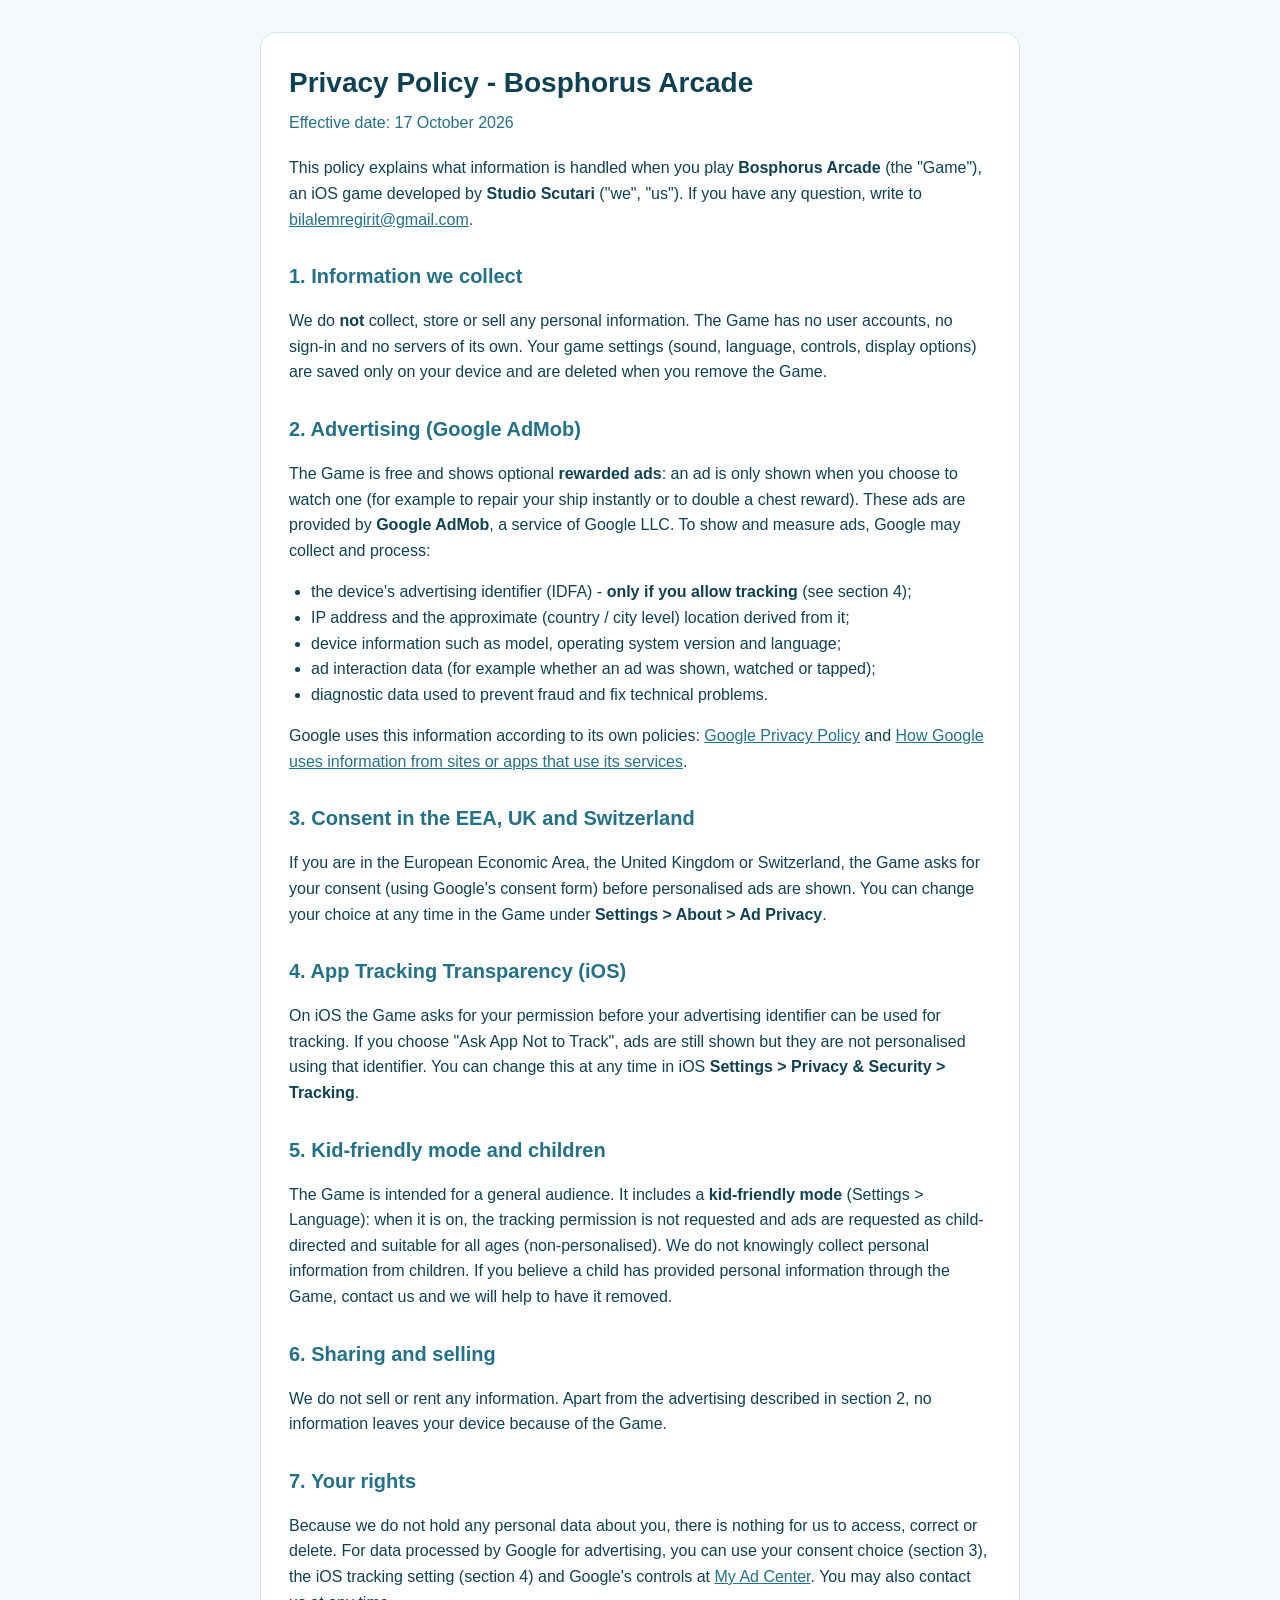
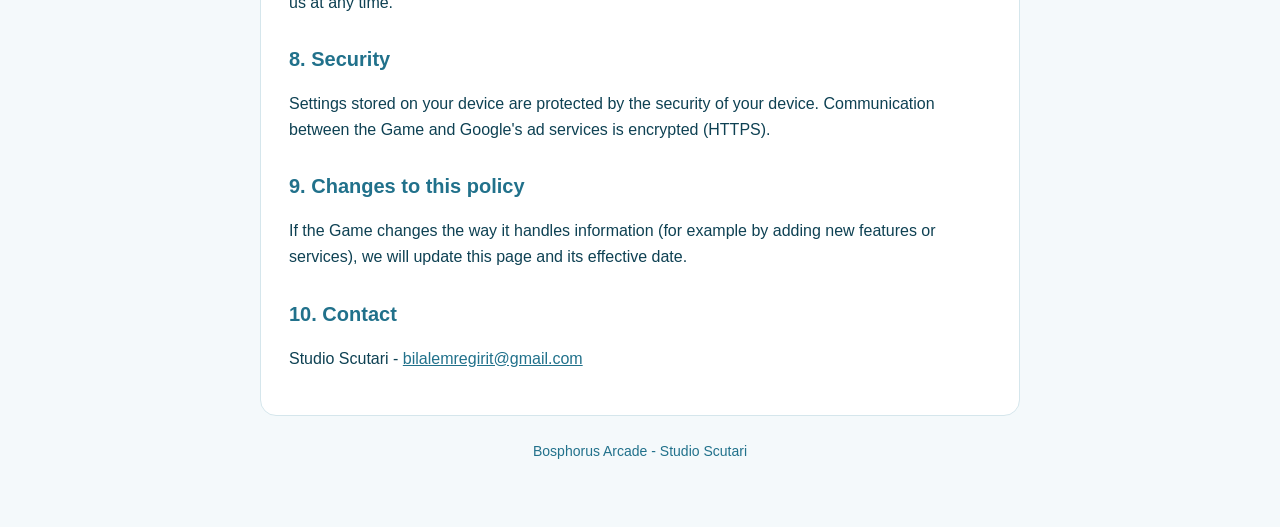
==== privacy.html @ 91245400 "Add support page, privacy policy and app-ads.txt Co-Authored-By: Claude Opus 5.5 <noreply@anthropic." ====
<!doctype html>
<html lang="en">
<head>
<meta charset="utf-8">
<meta name="viewport" content="width=device-width, initial-scale=1">
<title>Bosphorus Arcade - Privacy Policy</title>
<style>
  :root { --ink:#0e4153; --soft:#21718b; --bg:#f4f9fb; --card:#ffffff; --line:#d5e6ec; }
  body { margin:0; background:var(--bg); color:var(--ink); font:16px/1.6 -apple-system, BlinkMacSystemFont, "Segoe UI", Roboto, sans-serif; }
  main { max-width:760px; margin:0 auto; padding:32px 16px 64px; }
  .card { background:var(--card); border:1px solid var(--line); border-radius:16px; padding:28px; }
  h1 { margin:0 0 4px; font-size:28px; }
  h2 { margin:28px 0 8px; font-size:20px; color:var(--soft); }
  .date { color:var(--soft); margin:0 0 20px; }
  a { color:var(--soft); }
  ul { padding-left:22px; }
  footer { margin-top:24px; font-size:14px; color:var(--soft); text-align:center; }
</style>
</head>
<body>
<main>
<div class="card">
<h1>Privacy Policy - Bosphorus Arcade</h1>
<p class="date">Effective date: 17 October 2026</p>

<p>This policy explains what information is handled when you play <b>Bosphorus Arcade</b> (the "Game"),
an iOS game developed by <b>Studio Scutari</b> ("we", "us"). If you have any question, write to
<a href="mailto:bilalemregirit@gmail.com">bilalemregirit@gmail.com</a>.</p>

<h2>1. Information we collect</h2>
<p>We do <b>not</b> collect, store or sell any personal information. The Game has no user accounts, no
sign-in and no servers of its own. Your game settings (sound, language, controls, display options) are
saved only on your device and are deleted when you remove the Game.</p>

<h2>2. Advertising (Google AdMob)</h2>
<p>The Game is free and shows optional <b>rewarded ads</b>: an ad is only shown when you choose to watch one
(for example to repair your ship instantly or to double a chest reward). These ads are provided by
<b>Google AdMob</b>, a service of Google LLC. To show and measure ads, Google may collect and process:</p>
<ul>
  <li>the device's advertising identifier (IDFA) - <b>only if you allow tracking</b> (see section 4);</li>
  <li>IP address and the approximate (country / city level) location derived from it;</li>
  <li>device information such as model, operating system version and language;</li>
  <li>ad interaction data (for example whether an ad was shown, watched or tapped);</li>
  <li>diagnostic data used to prevent fraud and fix technical problems.</li>
</ul>
<p>Google uses this information according to its own policies:
<a href="https://policies.google.com/privacy">Google Privacy Policy</a> and
<a href="https://policies.google.com/technologies/partner-sites">How Google uses information from sites or apps that use its services</a>.</p>

<h2>3. Consent in the EEA, UK and Switzerland</h2>
<p>If you are in the European Economic Area, the United Kingdom or Switzerland, the Game asks for your
consent (using Google's consent form) before personalised ads are shown. You can change your choice at
any time in the Game under <b>Settings &gt; About &gt; Ad Privacy</b>.</p>

<h2>4. App Tracking Transparency (iOS)</h2>
<p>On iOS the Game asks for your permission before your advertising identifier can be used for tracking.
If you choose "Ask App Not to Track", ads are still shown but they are not personalised using that
identifier. You can change this at any time in iOS <b>Settings &gt; Privacy &amp; Security &gt; Tracking</b>.</p>

<h2>5. Kid-friendly mode and children</h2>
<p>The Game is intended for a general audience. It includes a <b>kid-friendly mode</b> (Settings &gt;
Language): when it is on, the tracking permission is not requested and ads are requested as
child-directed and suitable for all ages (non-personalised). We do not knowingly collect personal
information from children. If you believe a child has provided personal information through the Game,
contact us and we will help to have it removed.</p>

<h2>6. Sharing and selling</h2>
<p>We do not sell or rent any information. Apart from the advertising described in section 2, no
information leaves your device because of the Game.</p>

<h2>7. Your rights</h2>
<p>Because we do not hold any personal data about you, there is nothing for us to access, correct or
delete. For data processed by Google for advertising, you can use your consent choice (section 3), the
iOS tracking setting (section 4) and Google's controls at
<a href="https://myadcenter.google.com">My Ad Center</a>. You may also contact us at any time.</p>

<h2>8. Security</h2>
<p>Settings stored on your device are protected by the security of your device. Communication between
the Game and Google's ad services is encrypted (HTTPS).</p>

<h2>9. Changes to this policy</h2>
<p>If the Game changes the way it handles information (for example by adding new features or services),
we will update this page and its effective date.</p>

<h2>10. Contact</h2>
<p>Studio Scutari - <a href="mailto:bilalemregirit@gmail.com">bilalemregirit@gmail.com</a></p>
</div>
<footer>Bosphorus Arcade - Studio Scutari</footer>
</main>
</body>
</html>
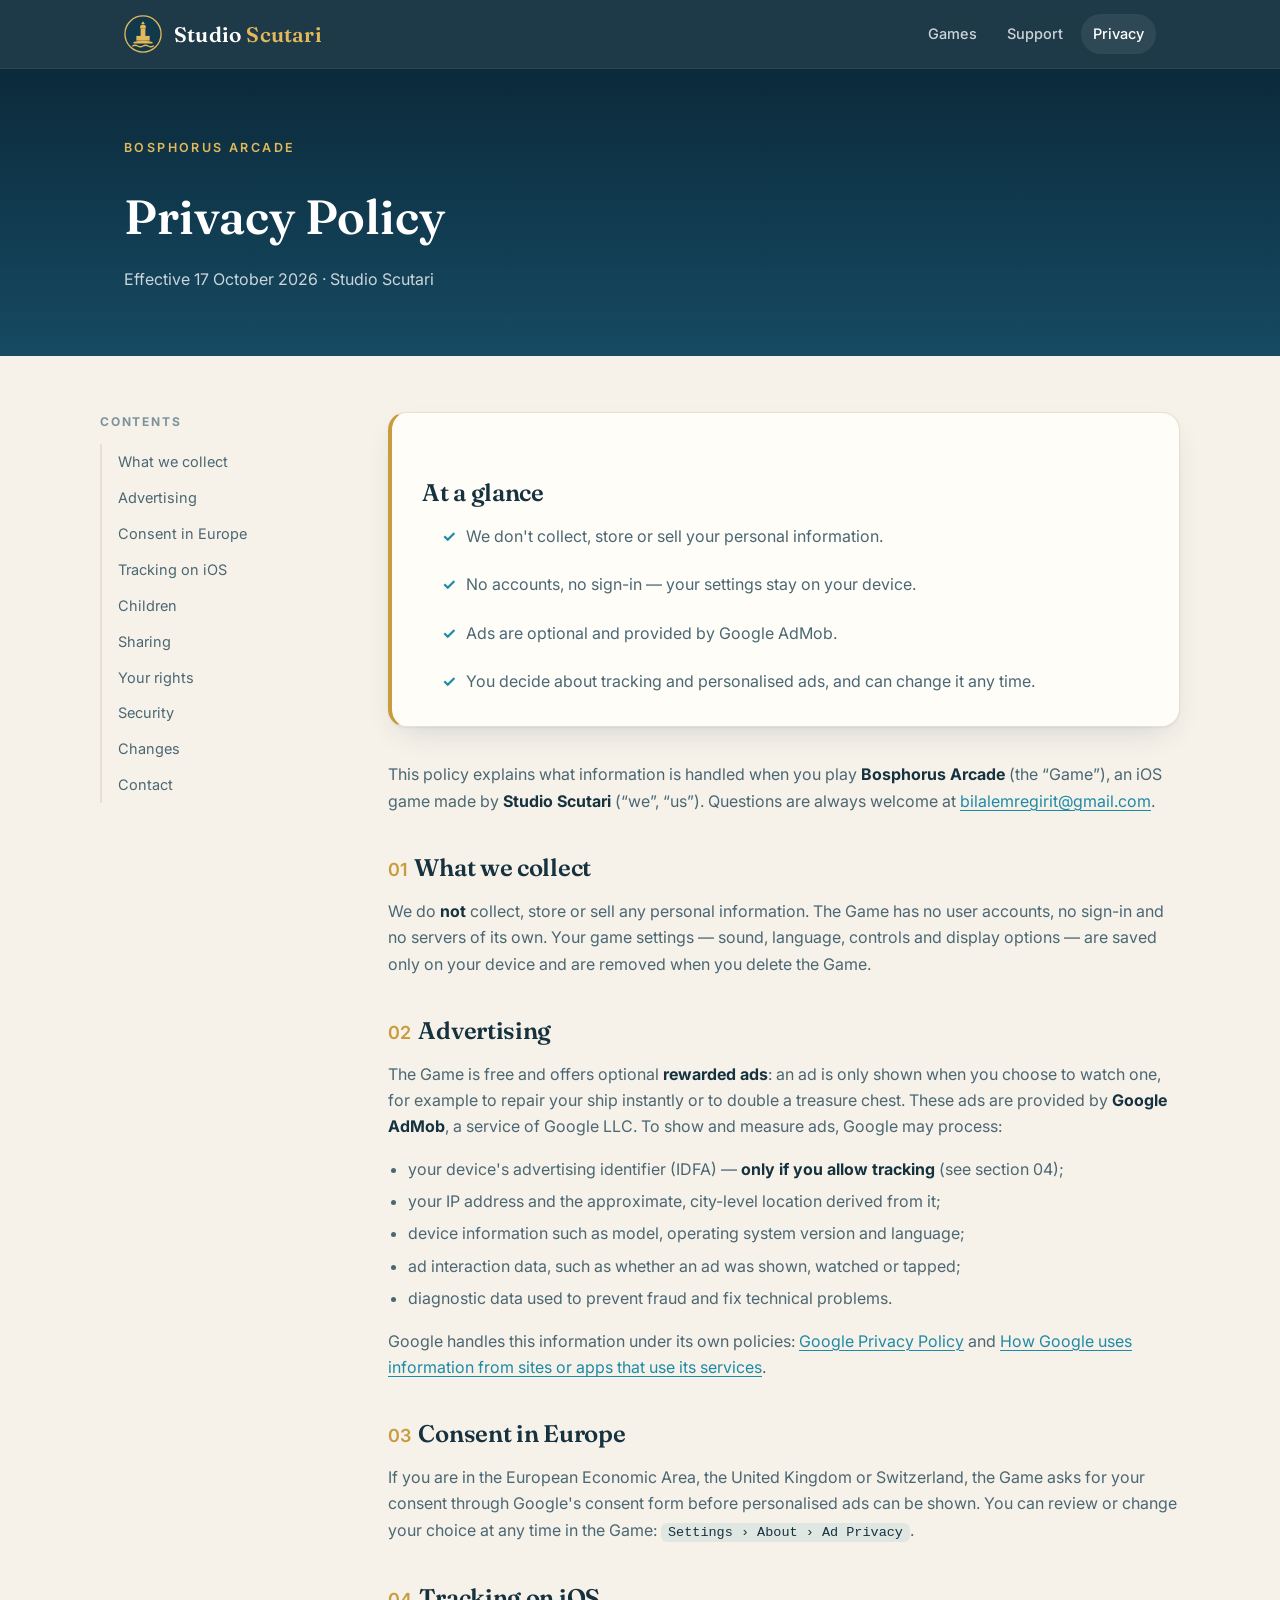
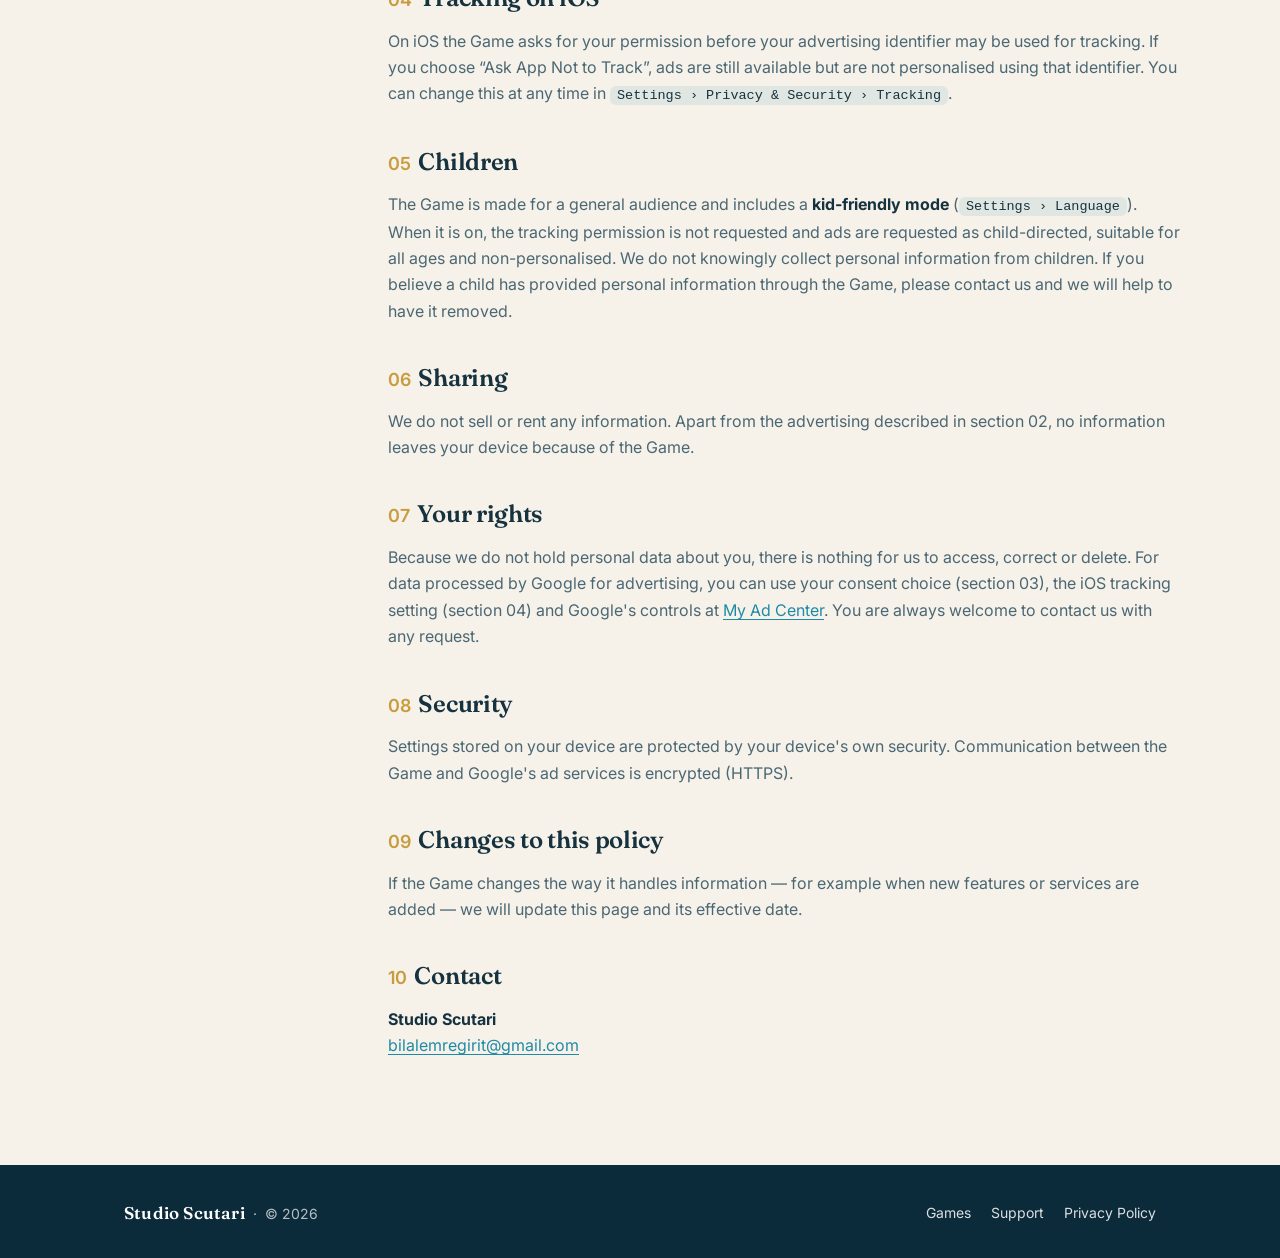
==== commit f7ff2c22: "Redesign support and privacy pages Co-Authored-By: Claude Opus 5.5 <noreply@anthropic.com>" ====
--- a/privacy.html
+++ b/privacy.html
@@ -3,89 +3,147 @@
 <head>
 <meta charset="utf-8">
 <meta name="viewport" content="width=device-width, initial-scale=1">
-<title>Bosphorus Arcade - Privacy Policy</title>
-<style>
-  :root { --ink:#0e4153; --soft:#21718b; --bg:#f4f9fb; --card:#ffffff; --line:#d5e6ec; }
-  body { margin:0; background:var(--bg); color:var(--ink); font:16px/1.6 -apple-system, BlinkMacSystemFont, "Segoe UI", Roboto, sans-serif; }
-  main { max-width:760px; margin:0 auto; padding:32px 16px 64px; }
-  .card { background:var(--card); border:1px solid var(--line); border-radius:16px; padding:28px; }
-  h1 { margin:0 0 4px; font-size:28px; }
-  h2 { margin:28px 0 8px; font-size:20px; color:var(--soft); }
-  .date { color:var(--soft); margin:0 0 20px; }
-  a { color:var(--soft); }
-  ul { padding-left:22px; }
-  footer { margin-top:24px; font-size:14px; color:var(--soft); text-align:center; }
-</style>
+<title>Privacy Policy &middot; Studio Scutari</title>
+<meta name="description" content="Privacy policy of Bosphorus Arcade by Studio Scutari.">
+<meta name="theme-color" content="#0b2a3a">
+<link rel="icon" href="data:image/svg+xml,%3Csvg xmlns='http://www.w3.org/2000/svg' viewBox='0 0 40 40'%3E%3Ccircle cx='20' cy='20' r='19' fill='%2312384c'/%3E%3Cpath fill='%23e2b85a' d='M18 9.5 20 6.5 22 9.5Z M17 13a3 3 0 0 1 6 0v1h-6Z'/%3E%3Crect fill='%23e2b85a' x='17.5' y='14' width='5' height='10'/%3E%3Crect fill='%23e2b85a' x='13' y='22' width='14' height='5'/%3E%3Cpath fill='%23e2b85a' d='M10 28.5q10-3 20 0v1.5H10Z'/%3E%3C/svg%3E">
+<link rel="preconnect" href="https://fonts.googleapis.com">
+<link rel="preconnect" href="https://fonts.gstatic.com" crossorigin>
+<link href="https://fonts.googleapis.com/css2?family=Fraunces:ital,opsz,wght@0,9..144,500;0,9..144,600;1,9..144,500&family=Inter:wght@400;500;600&display=swap" rel="stylesheet">
+<link rel="stylesheet" href="style.css?v=2">
 </head>
 <body>
+
+<header class="site-header">
+  <div class="wrap">
+    <a class="brand" href="./" aria-label="Studio Scutari home">
+      <svg viewBox="0 0 40 40" aria-hidden="true">
+        <circle cx="20" cy="20" r="19" fill="#12384c" stroke="#e2b85a" stroke-width="1.4"/>
+        <path fill="#e2b85a" d="M18 9.5 20 6.5 22 9.5Z M17 13a3 3 0 0 1 6 0v1h-6Z"/>
+        <rect fill="#e2b85a" x="17.5" y="14" width="5" height="10"/>
+        <rect fill="#e2b85a" x="13" y="22" width="14" height="5"/>
+        <path fill="#e2b85a" d="M10 28.5q10-3 20 0v1.5H10Z"/>
+        <path fill="none" stroke="#e2b85a" stroke-width="1.4" stroke-linecap="round" d="M9 32.6q2.75-1.6 5.5 0t5.5 0 5.5 0 5.5 0"/>
+      </svg>
+      <span class="brand-name">Studio <span>Scutari</span></span>
+    </a>
+    <nav class="nav" aria-label="Main">
+      <a href="./#games" class="hide-sm">Games</a>
+      <a href="./#support">Support</a>
+      <a href="privacy.html" aria-current="page">Privacy</a>
+    </nav>
+  </div>
+</header>
+
 <main>
-<div class="card">
-<h1>Privacy Policy - Bosphorus Arcade</h1>
-<p class="date">Effective date: 17 October 2026</p>
+  <div class="page-hero">
+    <div class="wrap">
+      <span class="eyebrow">Bosphorus Arcade</span>
+      <h1>Privacy Policy</h1>
+      <p>Effective 17 October 2026 &middot; Studio Scutari</p>
+    </div>
+  </div>
 
-<p>This policy explains what information is handled when you play <b>Bosphorus Arcade</b> (the "Game"),
-an iOS game developed by <b>Studio Scutari</b> ("we", "us"). If you have any question, write to
-<a href="mailto:bilalemregirit@gmail.com">bilalemregirit@gmail.com</a>.</p>
+  <div class="wrap policy">
+    <nav class="toc" aria-label="Contents">
+      <b>Contents</b>
+      <ol>
+        <li><a href="#collect">What we collect</a></li>
+        <li><a href="#ads">Advertising</a></li>
+        <li><a href="#consent">Consent in Europe</a></li>
+        <li><a href="#tracking">Tracking on iOS</a></li>
+        <li><a href="#children">Children</a></li>
+        <li><a href="#sharing">Sharing</a></li>
+        <li><a href="#rights">Your rights</a></li>
+        <li><a href="#security">Security</a></li>
+        <li><a href="#changes">Changes</a></li>
+        <li><a href="#contact">Contact</a></li>
+      </ol>
+    </nav>
 
-<h2>1. Information we collect</h2>
-<p>We do <b>not</b> collect, store or sell any personal information. The Game has no user accounts, no
-sign-in and no servers of its own. Your game settings (sound, language, controls, display options) are
-saved only on your device and are deleted when you remove the Game.</p>
+    <article class="doc">
+      <div class="card glance">
+        <h2>At a glance</h2>
+        <ul>
+          <li>We don't collect, store or sell your personal information.</li>
+          <li>No accounts, no sign-in &mdash; your settings stay on your device.</li>
+          <li>Ads are optional and provided by Google AdMob.</li>
+          <li>You decide about tracking and personalised ads, and can change it any time.</li>
+        </ul>
+      </div>
 
-<h2>2. Advertising (Google AdMob)</h2>
-<p>The Game is free and shows optional <b>rewarded ads</b>: an ad is only shown when you choose to watch one
-(for example to repair your ship instantly or to double a chest reward). These ads are provided by
-<b>Google AdMob</b>, a service of Google LLC. To show and measure ads, Google may collect and process:</p>
-<ul>
-  <li>the device's advertising identifier (IDFA) - <b>only if you allow tracking</b> (see section 4);</li>
-  <li>IP address and the approximate (country / city level) location derived from it;</li>
-  <li>device information such as model, operating system version and language;</li>
-  <li>ad interaction data (for example whether an ad was shown, watched or tapped);</li>
-  <li>diagnostic data used to prevent fraud and fix technical problems.</li>
-</ul>
-<p>Google uses this information according to its own policies:
-<a href="https://policies.google.com/privacy">Google Privacy Policy</a> and
-<a href="https://policies.google.com/technologies/partner-sites">How Google uses information from sites or apps that use its services</a>.</p>
+      <p>This policy explains what information is handled when you play <strong>Bosphorus Arcade</strong> (the
+        &ldquo;Game&rdquo;), an iOS game made by <strong>Studio Scutari</strong> (&ldquo;we&rdquo;, &ldquo;us&rdquo;).
+        Questions are always welcome at <a href="mailto:bilalemregirit@gmail.com">bilalemregirit@gmail.com</a>.</p>
 
-<h2>3. Consent in the EEA, UK and Switzerland</h2>
-<p>If you are in the European Economic Area, the United Kingdom or Switzerland, the Game asks for your
-consent (using Google's consent form) before personalised ads are shown. You can change your choice at
-any time in the Game under <b>Settings &gt; About &gt; Ad Privacy</b>.</p>
+      <h2 id="collect"><span class="n">01</span>What we collect</h2>
+      <p>We do <strong>not</strong> collect, store or sell any personal information. The Game has no user accounts,
+        no sign-in and no servers of its own. Your game settings &mdash; sound, language, controls and display options
+        &mdash; are saved only on your device and are removed when you delete the Game.</p>
 
-<h2>4. App Tracking Transparency (iOS)</h2>
-<p>On iOS the Game asks for your permission before your advertising identifier can be used for tracking.
-If you choose "Ask App Not to Track", ads are still shown but they are not personalised using that
-identifier. You can change this at any time in iOS <b>Settings &gt; Privacy &amp; Security &gt; Tracking</b>.</p>
+      <h2 id="ads"><span class="n">02</span>Advertising</h2>
+      <p>The Game is free and offers optional <strong>rewarded ads</strong>: an ad is only shown when you choose to watch
+        one, for example to repair your ship instantly or to double a treasure chest. These ads are provided by
+        <strong>Google AdMob</strong>, a service of Google LLC. To show and measure ads, Google may process:</p>
+      <ul>
+        <li>your device's advertising identifier (IDFA) &mdash; <strong>only if you allow tracking</strong> (see section 04);</li>
+        <li>your IP address and the approximate, city-level location derived from it;</li>
+        <li>device information such as model, operating system version and language;</li>
+        <li>ad interaction data, such as whether an ad was shown, watched or tapped;</li>
+        <li>diagnostic data used to prevent fraud and fix technical problems.</li>
+      </ul>
+      <p>Google handles this information under its own policies:
+        <a href="https://policies.google.com/privacy">Google Privacy Policy</a> and
+        <a href="https://policies.google.com/technologies/partner-sites">How Google uses information from sites or apps that use its services</a>.</p>
 
-<h2>5. Kid-friendly mode and children</h2>
-<p>The Game is intended for a general audience. It includes a <b>kid-friendly mode</b> (Settings &gt;
-Language): when it is on, the tracking permission is not requested and ads are requested as
-child-directed and suitable for all ages (non-personalised). We do not knowingly collect personal
-information from children. If you believe a child has provided personal information through the Game,
-contact us and we will help to have it removed.</p>
+      <h2 id="consent"><span class="n">03</span>Consent in Europe</h2>
+      <p>If you are in the European Economic Area, the United Kingdom or Switzerland, the Game asks for your consent
+        through Google's consent form before personalised ads can be shown. You can review or change your choice at any
+        time in the Game: <span class="path">Settings &rsaquo; About &rsaquo; Ad Privacy</span>.</p>
 
-<h2>6. Sharing and selling</h2>
-<p>We do not sell or rent any information. Apart from the advertising described in section 2, no
-information leaves your device because of the Game.</p>
+      <h2 id="tracking"><span class="n">04</span>Tracking on iOS</h2>
+      <p>On iOS the Game asks for your permission before your advertising identifier may be used for tracking. If you
+        choose &ldquo;Ask App Not to Track&rdquo;, ads are still available but are not personalised using that identifier.
+        You can change this at any time in <span class="path">Settings &rsaquo; Privacy &amp; Security &rsaquo; Tracking</span>.</p>
 
-<h2>7. Your rights</h2>
-<p>Because we do not hold any personal data about you, there is nothing for us to access, correct or
-delete. For data processed by Google for advertising, you can use your consent choice (section 3), the
-iOS tracking setting (section 4) and Google's controls at
-<a href="https://myadcenter.google.com">My Ad Center</a>. You may also contact us at any time.</p>
+      <h2 id="children"><span class="n">05</span>Children</h2>
+      <p>The Game is made for a general audience and includes a <strong>kid-friendly mode</strong>
+        (<span class="path">Settings &rsaquo; Language</span>). When it is on, the tracking permission is not requested
+        and ads are requested as child-directed, suitable for all ages and non-personalised. We do not knowingly collect
+        personal information from children. If you believe a child has provided personal information through the Game,
+        please contact us and we will help to have it removed.</p>
 
-<h2>8. Security</h2>
-<p>Settings stored on your device are protected by the security of your device. Communication between
-the Game and Google's ad services is encrypted (HTTPS).</p>
+      <h2 id="sharing"><span class="n">06</span>Sharing</h2>
+      <p>We do not sell or rent any information. Apart from the advertising described in section 02, no information
+        leaves your device because of the Game.</p>
 
-<h2>9. Changes to this policy</h2>
-<p>If the Game changes the way it handles information (for example by adding new features or services),
-we will update this page and its effective date.</p>
+      <h2 id="rights"><span class="n">07</span>Your rights</h2>
+      <p>Because we do not hold personal data about you, there is nothing for us to access, correct or delete. For data
+        processed by Google for advertising, you can use your consent choice (section 03), the iOS tracking setting
+        (section 04) and Google's controls at <a href="https://myadcenter.google.com">My Ad Center</a>. You are always
+        welcome to contact us with any request.</p>
 
-<h2>10. Contact</h2>
-<p>Studio Scutari - <a href="mailto:bilalemregirit@gmail.com">bilalemregirit@gmail.com</a></p>
-</div>
-<footer>Bosphorus Arcade - Studio Scutari</footer>
+      <h2 id="security"><span class="n">08</span>Security</h2>
+      <p>Settings stored on your device are protected by your device's own security. Communication between the Game
+        and Google's ad services is encrypted (HTTPS).</p>
+
+      <h2 id="changes"><span class="n">09</span>Changes to this policy</h2>
+      <p>If the Game changes the way it handles information &mdash; for example when new features or services are
+        added &mdash; we will update this page and its effective date.</p>
+
+      <h2 id="contact"><span class="n">10</span>Contact</h2>
+      <p><strong>Studio Scutari</strong><br>
+        <a href="mailto:bilalemregirit@gmail.com">bilalemregirit@gmail.com</a></p>
+    </article>
+  </div>
 </main>
+
+<footer class="site-footer">
+  <div class="wrap">
+    <div><span class="brand-name">Studio Scutari</span> &nbsp;&middot;&nbsp; &copy; 2026</div>
+    <div><a href="./#games">Games</a><a href="./#support">Support</a><a href="privacy.html">Privacy Policy</a></div>
+  </div>
+</footer>
+
 </body>
 </html>
--- a/style.css
+++ b/style.css
@@ -0,0 +1,213 @@
+/* Studio Scutari - shared styles */
+:root {
+  --navy: #0b2a3a;
+  --navy-2: #12384c;
+  --ink: #16323f;
+  --ink-soft: #4b6773;
+  --muted: #7d939c;
+  --bg: #f6f2ea;
+  --paper: #fffdf8;
+  --line: #e6dfd2;
+  --brass: #c89b3c;
+  --brass-2: #e2b85a;
+  --teal: #1f8aa6;
+  --sea-1: #2a8fb0;
+  --sea-2: #1c6f8c;
+  --sea-3: #145670;
+  --radius: 18px;
+  --shadow: 0 1px 2px rgba(11, 42, 58, .06), 0 12px 32px -12px rgba(11, 42, 58, .18);
+  color-scheme: light;
+}
+
+@media (prefers-color-scheme: dark) {
+  :root {
+    --ink: #e9eef0;
+    --ink-soft: #b5c4ca;
+    --muted: #8aa0a8;
+    --bg: #0a1d27;
+    --paper: #0f2633;
+    --line: #1e3c4b;
+    --shadow: 0 1px 2px rgba(0, 0, 0, .3), 0 16px 40px -16px rgba(0, 0, 0, .6);
+    color-scheme: dark;
+  }
+}
+
+* { box-sizing: border-box; }
+html { scroll-behavior: smooth; }
+body {
+  margin: 0;
+  background: var(--bg);
+  color: var(--ink);
+  font: 400 16px/1.65 "Inter", -apple-system, BlinkMacSystemFont, "Segoe UI", Roboto, sans-serif;
+  -webkit-font-smoothing: antialiased;
+}
+a { color: var(--teal); text-decoration-thickness: 1px; text-underline-offset: 3px; }
+a:hover { color: var(--brass); }
+img, svg { display: block; max-width: 100%; }
+
+.wrap { max-width: 1080px; margin: 0 auto; padding: 0 24px; }
+
+/* ---------- Header ---------- */
+.site-header {
+  position: sticky; top: 0; z-index: 10;
+  background: rgba(11, 42, 58, .92);
+  backdrop-filter: saturate(1.4) blur(10px);
+  -webkit-backdrop-filter: saturate(1.4) blur(10px);
+  border-bottom: 1px solid rgba(255, 255, 255, .06);
+}
+.site-header .wrap { display: flex; align-items: center; justify-content: space-between; height: 68px; }
+.brand { display: flex; align-items: center; gap: 12px; color: #fff; text-decoration: none; }
+.brand:hover { color: #fff; }
+.brand svg { width: 38px; height: 38px; }
+.brand-name { font-family: "Fraunces", Georgia, serif; font-size: 21px; font-weight: 600; letter-spacing: .2px; }
+.brand-name span { color: var(--brass-2); }
+.nav { display: flex; gap: 6px; }
+.nav a {
+  color: rgba(255, 255, 255, .78); text-decoration: none; font-size: 14.5px; font-weight: 500;
+  padding: 8px 12px; border-radius: 999px; transition: background .2s, color .2s;
+}
+.nav a:hover, .nav a[aria-current="page"] { color: #fff; background: rgba(255, 255, 255, .08); }
+
+/* ---------- Hero ---------- */
+.hero {
+  position: relative; overflow: hidden; color: #fff;
+  background: linear-gradient(180deg, #0b2a3a 0%, #164a63 52%, #2b7f9c 100%);
+}
+.hero .wrap { position: relative; z-index: 2; padding-top: 88px; padding-bottom: 210px; }
+.eyebrow {
+  display: inline-block; font-size: 12.5px; font-weight: 600; letter-spacing: 2.4px; text-transform: uppercase;
+  color: var(--brass-2); margin-bottom: 18px;
+}
+.hero h1 {
+  font-family: "Fraunces", Georgia, serif; font-weight: 600; font-size: clamp(38px, 6vw, 64px);
+  line-height: 1.05; margin: 0 0 18px; letter-spacing: -.5px;
+}
+.hero h1 em { font-style: italic; color: var(--brass-2); font-weight: 500; }
+.hero p.lead { font-size: clamp(17px, 2.2vw, 19px); color: rgba(255, 255, 255, .82); max-width: 560px; margin: 0 0 30px; }
+.hero-art { position: absolute; left: 0; right: 0; bottom: 0; z-index: 1; }
+.hero-art svg { width: 100%; height: auto; }
+
+.btn {
+  display: inline-flex; align-items: center; gap: 10px; text-decoration: none; font-weight: 600; font-size: 15px;
+  padding: 13px 22px; border-radius: 999px; transition: transform .15s, box-shadow .2s, background .2s;
+}
+.btn:hover { transform: translateY(-1px); }
+.btn-gold { background: var(--brass-2); color: #23190a; box-shadow: 0 8px 22px -8px rgba(226, 184, 90, .8); }
+.btn-gold:hover { background: #ecc672; color: #23190a; }
+.btn-ghost { color: #fff; border: 1px solid rgba(255, 255, 255, .28); margin-left: 8px; }
+.btn-ghost:hover { color: #fff; background: rgba(255, 255, 255, .08); }
+.btn-dark { background: var(--navy); color: #fff; }
+.btn-dark:hover { background: var(--navy-2); color: #fff; }
+
+/* ---------- Sections ---------- */
+section { padding: 84px 0; }
+.section-head { max-width: 640px; margin-bottom: 36px; }
+.section-head .eyebrow { color: var(--brass); margin-bottom: 10px; }
+h2 {
+  font-family: "Fraunces", Georgia, serif; font-weight: 600; font-size: clamp(28px, 4vw, 38px);
+  line-height: 1.15; margin: 0 0 12px; letter-spacing: -.3px;
+}
+.section-head p { color: var(--ink-soft); margin: 0; font-size: 17px; }
+
+.card {
+  background: var(--paper); border: 1px solid var(--line); border-radius: var(--radius); box-shadow: var(--shadow);
+}
+
+/* Game card */
+.game { display: grid; grid-template-columns: 1.05fr 1fr; overflow: hidden; }
+.game-art { background: linear-gradient(160deg, #164a63, #2b8fb0); min-height: 320px; position: relative; }
+.game-art svg { position: absolute; inset: 0; width: 100%; height: 100%; }
+.game-body { padding: 36px 36px 34px; }
+.badge {
+  display: inline-flex; align-items: center; gap: 8px; font-size: 12.5px; font-weight: 600; letter-spacing: .4px;
+  color: var(--brass); background: rgba(200, 155, 60, .12); padding: 6px 12px; border-radius: 999px; margin-bottom: 14px;
+}
+.badge::before { content: ""; width: 7px; height: 7px; border-radius: 50%; background: var(--brass); }
+.game h3 { font-family: "Fraunces", Georgia, serif; font-size: 30px; margin: 0 0 10px; font-weight: 600; }
+.game p { color: var(--ink-soft); margin: 0 0 20px; }
+.features { list-style: none; padding: 0; margin: 0 0 26px; display: grid; gap: 12px; }
+.features li { display: flex; gap: 12px; align-items: flex-start; }
+.features svg { flex: none; width: 22px; height: 22px; margin-top: 2px; color: var(--teal); }
+.features b { display: block; font-weight: 600; }
+.features span { color: var(--ink-soft); font-size: 15px; }
+
+/* Support grid */
+.grid-2 { display: grid; grid-template-columns: 1fr 1fr; gap: 22px; }
+.tile { padding: 30px; }
+.tile h3 { font-size: 19px; margin: 0 0 8px; font-weight: 600; }
+.tile p { color: var(--ink-soft); margin: 0 0 18px; }
+.tile .icon {
+  width: 46px; height: 46px; border-radius: 14px; display: grid; place-items: center; margin-bottom: 18px;
+  background: rgba(31, 138, 166, .1); color: var(--teal);
+}
+.tile .icon svg { width: 24px; height: 24px; }
+.mail { font-weight: 600; font-size: 17px; }
+
+.faq { margin-top: 22px; padding: 8px 30px; }
+.faq details { border-bottom: 1px solid var(--line); padding: 18px 0; }
+.faq details:last-child { border-bottom: 0; }
+.faq summary {
+  cursor: pointer; list-style: none; font-weight: 600; display: flex; justify-content: space-between; gap: 16px;
+}
+.faq summary::-webkit-details-marker { display: none; }
+.faq summary::after { content: "+"; color: var(--brass); font-size: 22px; line-height: 1; font-weight: 400; }
+.faq details[open] summary::after { content: "\2013"; }
+.faq details p { color: var(--ink-soft); margin: 10px 0 0; }
+
+/* ---------- Policy page ---------- */
+.page-hero { background: linear-gradient(180deg, #0b2a3a, #164a63); color: #fff; }
+.page-hero .wrap { padding-top: 64px; padding-bottom: 64px; }
+.page-hero h1 { font-family: "Fraunces", Georgia, serif; font-size: clamp(34px, 5vw, 48px); margin: 0 0 10px; font-weight: 600; }
+.page-hero p { color: rgba(255, 255, 255, .78); margin: 0; }
+
+.policy { display: grid; grid-template-columns: 240px 1fr; gap: 48px; padding: 56px 0 90px; }
+.toc { position: sticky; top: 96px; align-self: start; font-size: 14.5px; }
+.toc b { display: block; font-size: 12px; letter-spacing: 1.8px; text-transform: uppercase; color: var(--muted); margin-bottom: 12px; }
+.toc ol { list-style: none; margin: 0; padding: 0; border-left: 2px solid var(--line); }
+.toc a { display: block; padding: 6px 0 6px 16px; margin-left: -2px; color: var(--ink-soft); text-decoration: none; border-left: 2px solid transparent; }
+.toc a:hover { color: var(--ink); border-left-color: var(--brass); }
+
+.glance { padding: 26px 30px; margin-bottom: 34px; border-left: 4px solid var(--brass); }
+.glance h2 { font-size: 22px; margin-bottom: 14px; }
+.glance ul { margin: 0; padding: 0; list-style: none; display: grid; gap: 10px; }
+.glance li { display: flex; gap: 10px; }
+.glance li::before { content: "\2713"; color: var(--teal); font-weight: 700; }
+
+.doc h2 { font-size: 24px; margin: 40px 0 10px; scroll-margin-top: 96px; }
+.doc h2 .n { color: var(--brass); font-size: 18px; margin-right: 8px; font-family: "Inter", sans-serif; font-weight: 600; }
+.doc p, .doc li { color: var(--ink-soft); }
+.doc ul { padding-left: 20px; }
+.doc li { margin: 6px 0; }
+.doc strong { color: var(--ink); }
+.path {
+  font-family: ui-monospace, SFMono-Regular, Menlo, monospace; font-size: 13.5px; color: var(--ink);
+  background: rgba(31, 138, 166, .1); padding: 2px 7px; border-radius: 6px; white-space: nowrap;
+}
+
+/* ---------- Footer ---------- */
+.site-footer { background: var(--navy); color: rgba(255, 255, 255, .7); font-size: 14px; }
+.site-footer .wrap { display: flex; justify-content: space-between; align-items: center; gap: 16px; padding-top: 34px; padding-bottom: 34px; flex-wrap: wrap; }
+.site-footer a { color: rgba(255, 255, 255, .85); text-decoration: none; margin-left: 20px; }
+.site-footer a:hover { color: var(--brass-2); }
+.site-footer .brand-name { font-size: 17px; color: #fff; }
+
+/* ---------- Responsive ---------- */
+@media (max-width: 860px) {
+  .game { grid-template-columns: 1fr; }
+  .game-art { min-height: 220px; }
+  .grid-2 { grid-template-columns: 1fr; }
+  .policy { grid-template-columns: 1fr; gap: 0; padding-top: 36px; }
+  .toc { display: none; }
+}
+@media (max-width: 560px) {
+  .wrap { padding: 0 16px; }
+  .nav a { padding: 8px 9px; font-size: 14px; }
+  .nav a.hide-sm { display: none; }
+  .brand-name { font-size: 18px; }
+  .hero .wrap { padding-top: 48px; padding-bottom: 150px; }
+  .hero-art svg { height: 150px; }
+  .btn-ghost { margin: 12px 0 0; }
+  .game-body, .tile { padding: 24px; }
+  .faq { padding: 4px 22px; }
+  .site-footer a { margin: 0 16px 0 0; }
+}
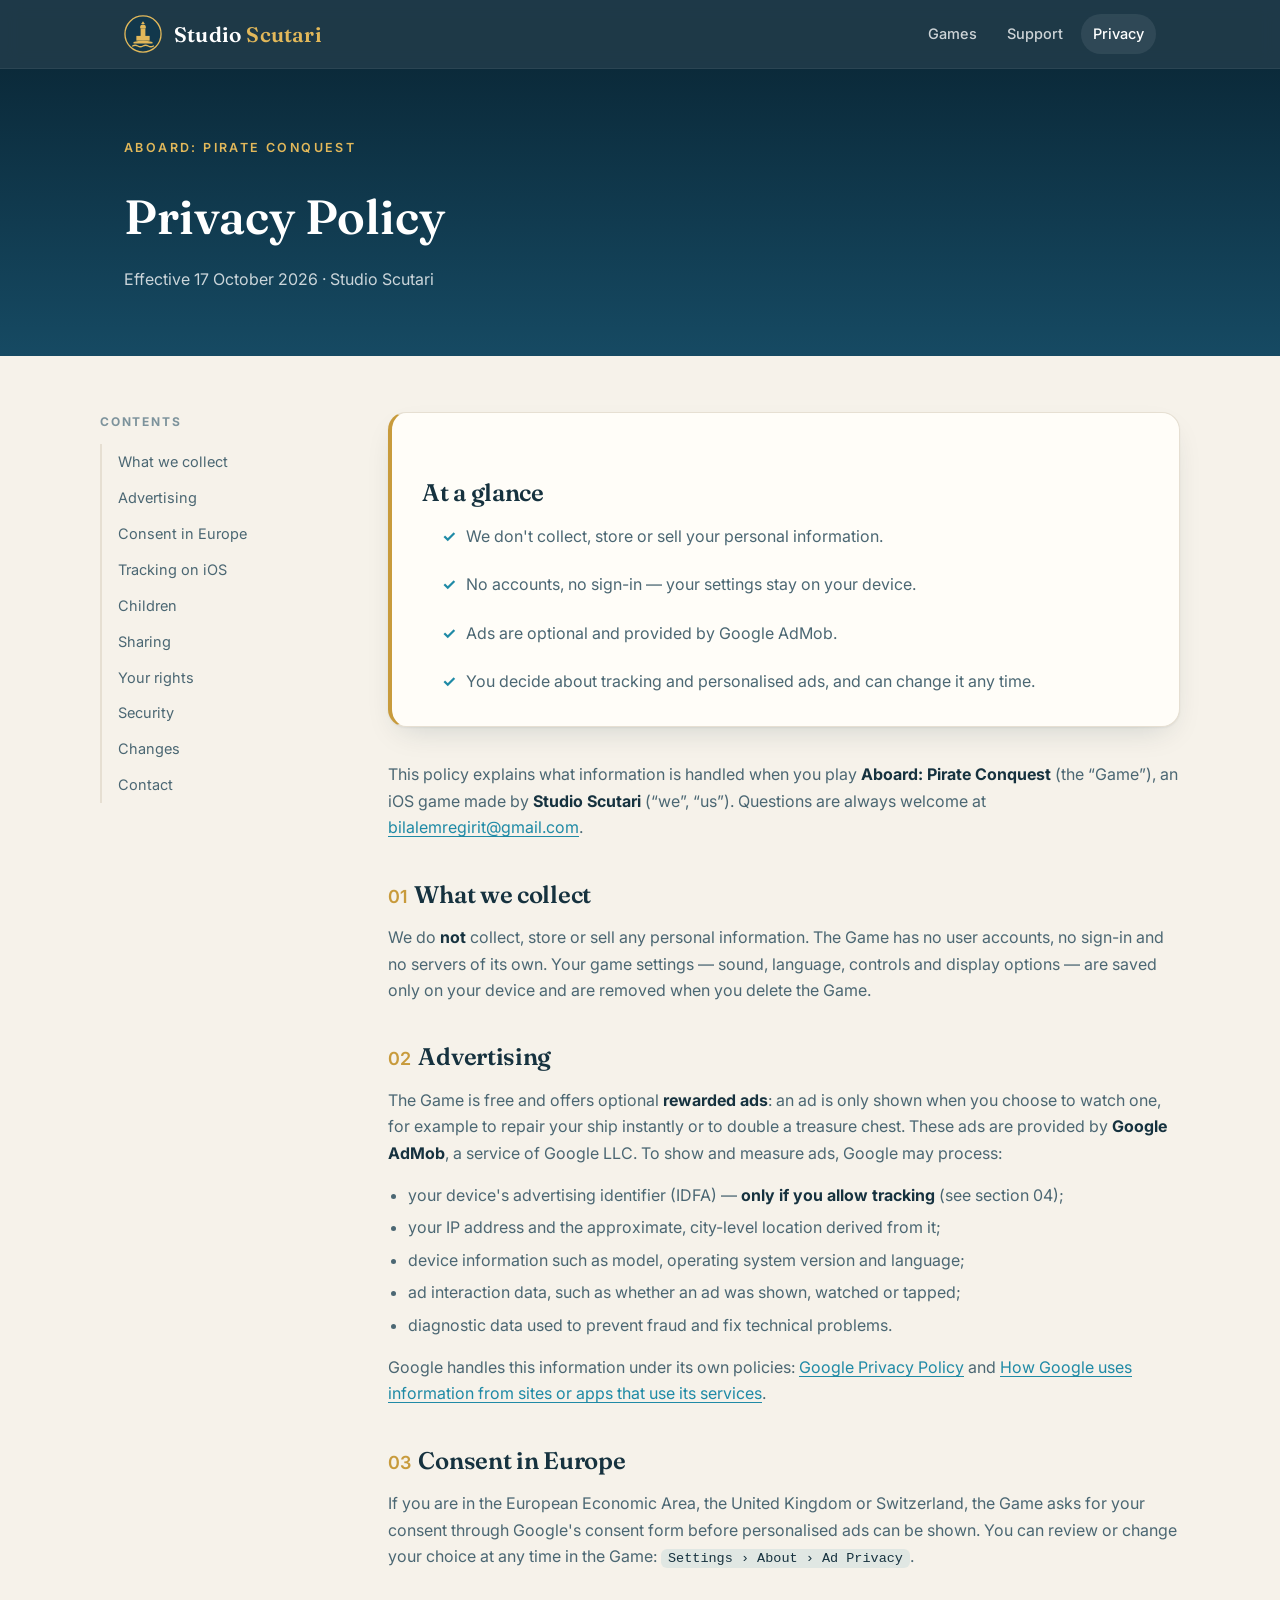
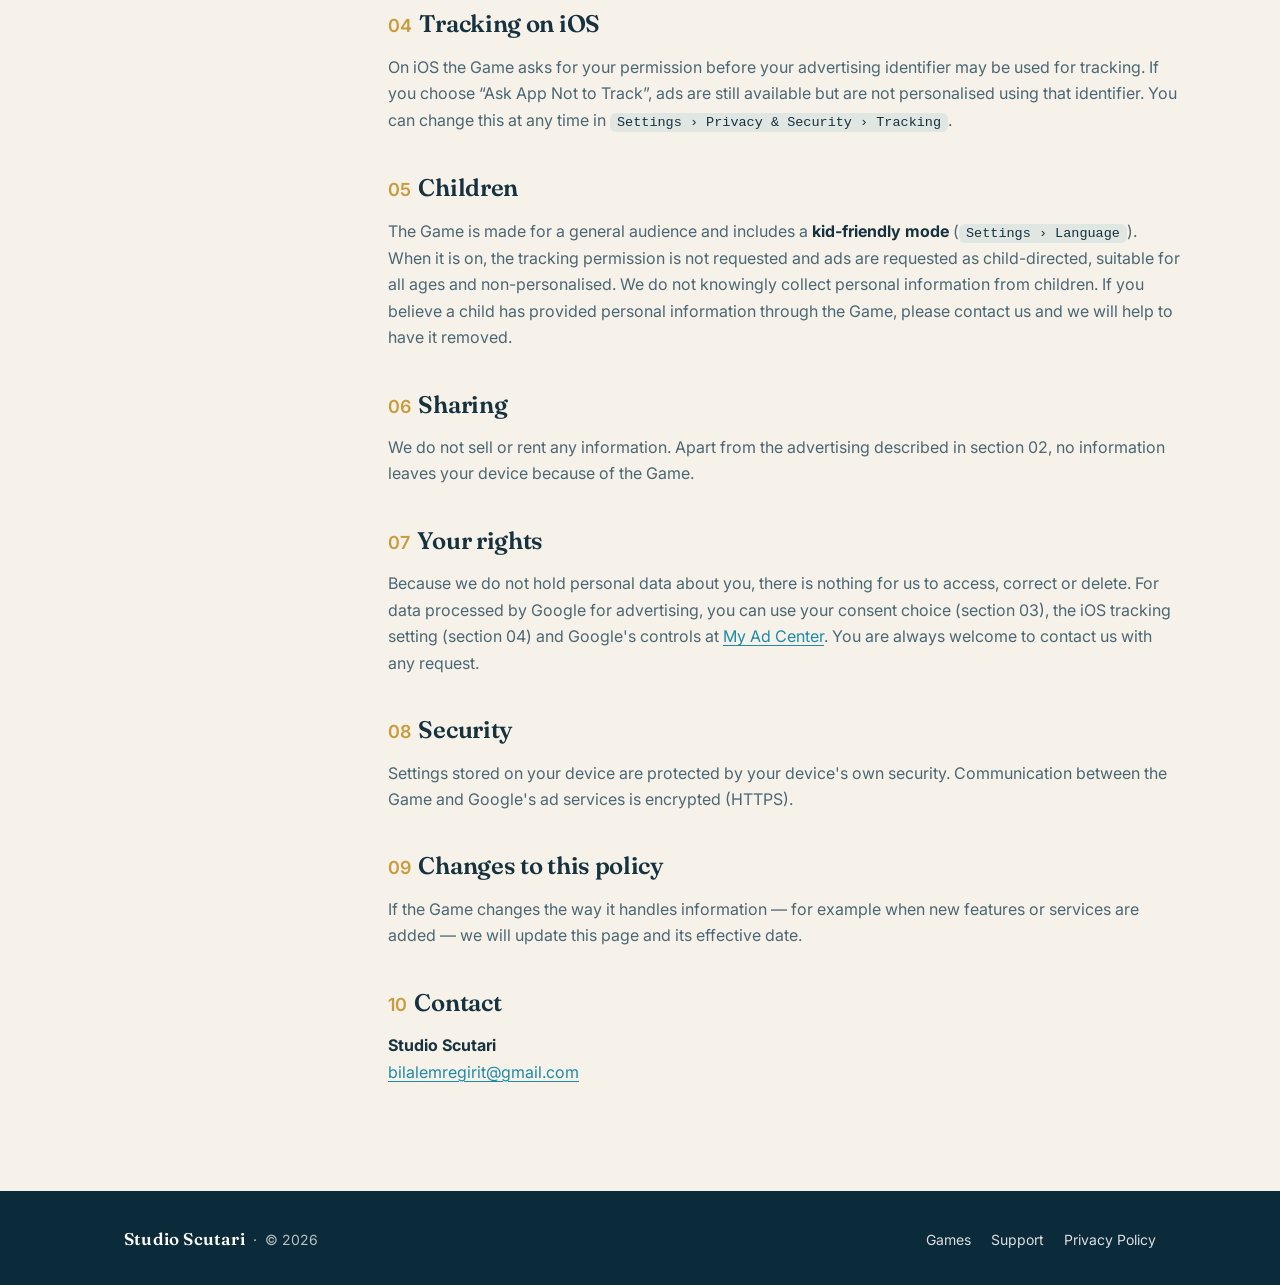
==== commit 1b7d7cd6: "Rename game to Aboard: Pirate Conquest Co-Authored-By: Claude Opus 5.5 <noreply@anthropic.com>" ====
--- a/privacy.html
+++ b/privacy.html
@@ -4,7 +4,7 @@
 <meta charset="utf-8">
 <meta name="viewport" content="width=device-width, initial-scale=1">
 <title>Privacy Policy &middot; Studio Scutari</title>
-<meta name="description" content="Privacy policy of Bosphorus Arcade by Studio Scutari.">
+<meta name="description" content="Privacy policy of Aboard: Pirate Conquest by Studio Scutari.">
 <meta name="theme-color" content="#0b2a3a">
 <link rel="icon" href="data:image/svg+xml,%3Csvg xmlns='http://www.w3.org/2000/svg' viewBox='0 0 40 40'%3E%3Ccircle cx='20' cy='20' r='19' fill='%2312384c'/%3E%3Cpath fill='%23e2b85a' d='M18 9.5 20 6.5 22 9.5Z M17 13a3 3 0 0 1 6 0v1h-6Z'/%3E%3Crect fill='%23e2b85a' x='17.5' y='14' width='5' height='10'/%3E%3Crect fill='%23e2b85a' x='13' y='22' width='14' height='5'/%3E%3Cpath fill='%23e2b85a' d='M10 28.5q10-3 20 0v1.5H10Z'/%3E%3C/svg%3E">
 <link rel="preconnect" href="https://fonts.googleapis.com">
@@ -38,7 +38,7 @@
 <main>
   <div class="page-hero">
     <div class="wrap">
-      <span class="eyebrow">Bosphorus Arcade</span>
+      <span class="eyebrow">Aboard: Pirate Conquest</span>
       <h1>Privacy Policy</h1>
       <p>Effective 17 October 2026 &middot; Studio Scutari</p>
     </div>
@@ -72,7 +72,7 @@
         </ul>
       </div>
 
-      <p>This policy explains what information is handled when you play <strong>Bosphorus Arcade</strong> (the
+      <p>This policy explains what information is handled when you play <strong>Aboard: Pirate Conquest</strong> (the
         &ldquo;Game&rdquo;), an iOS game made by <strong>Studio Scutari</strong> (&ldquo;we&rdquo;, &ldquo;us&rdquo;).
         Questions are always welcome at <a href="mailto:bilalemregirit@gmail.com">bilalemregirit@gmail.com</a>.</p>
 
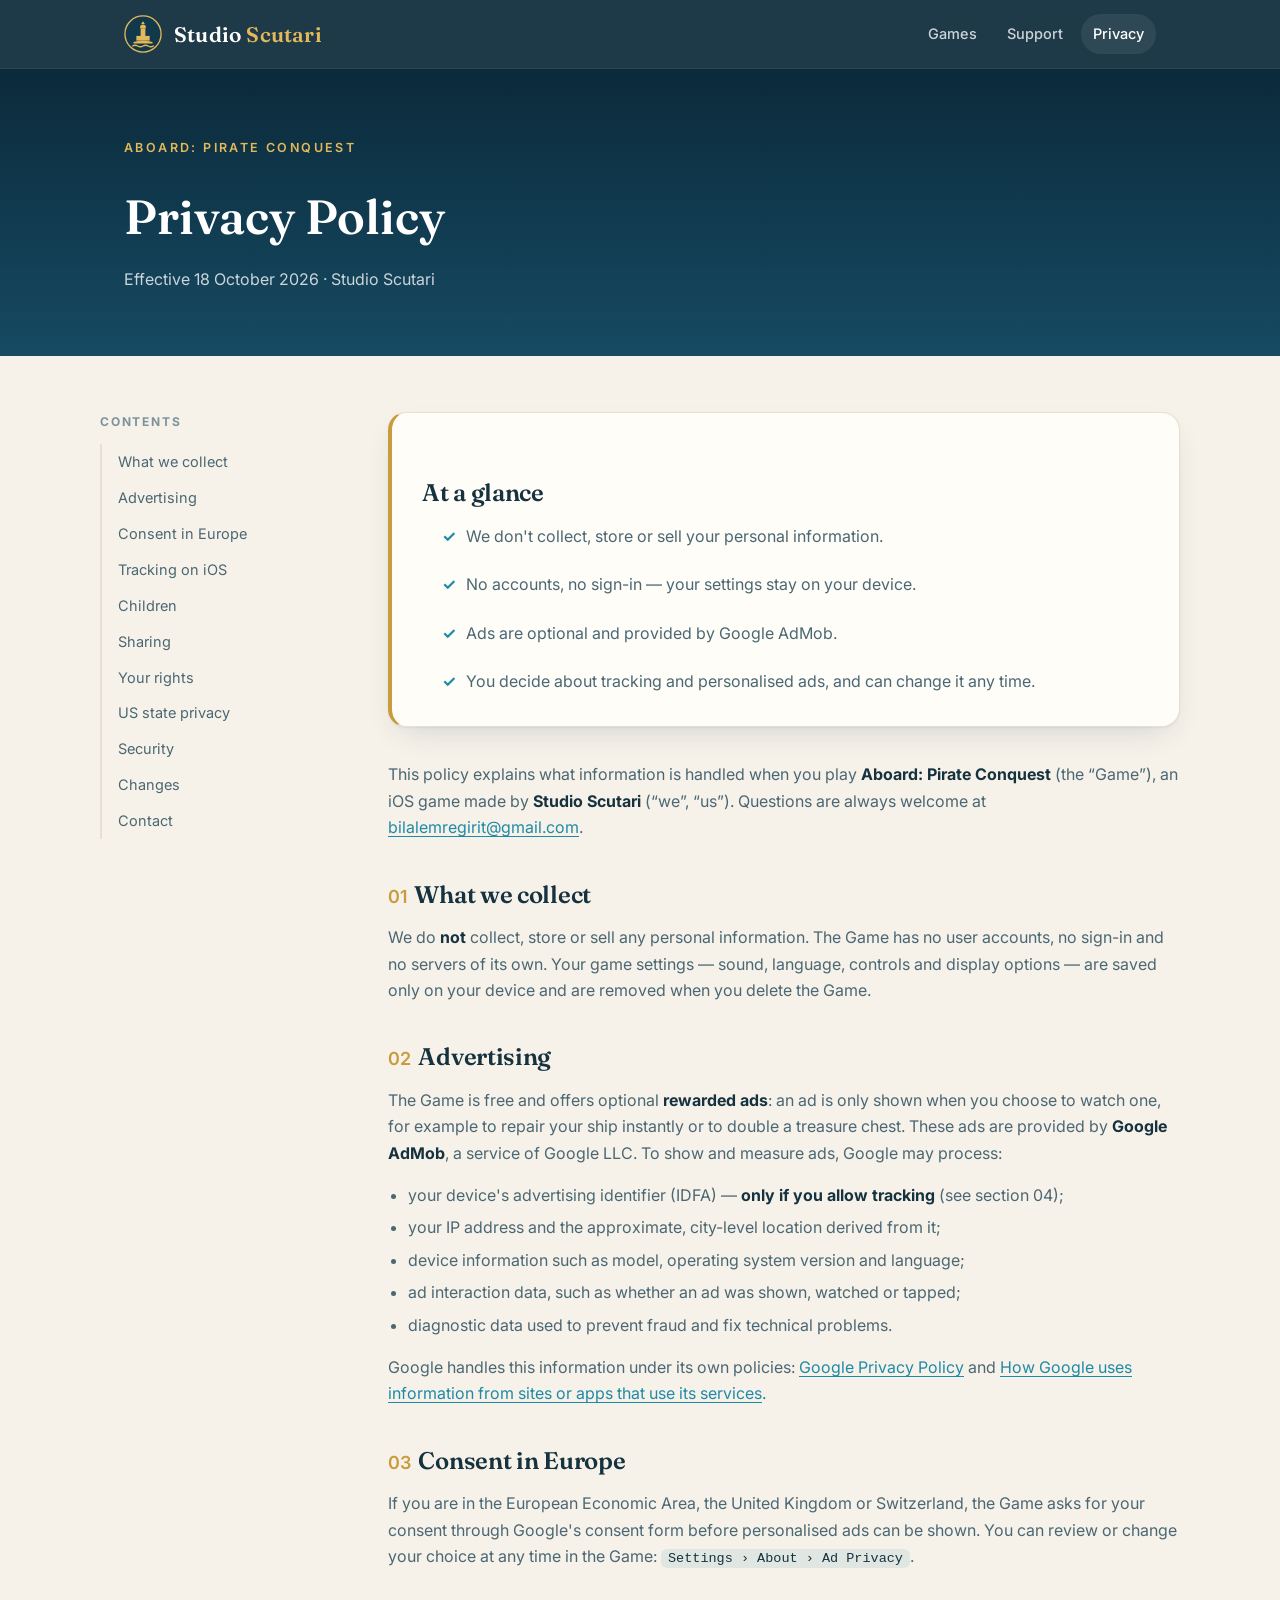
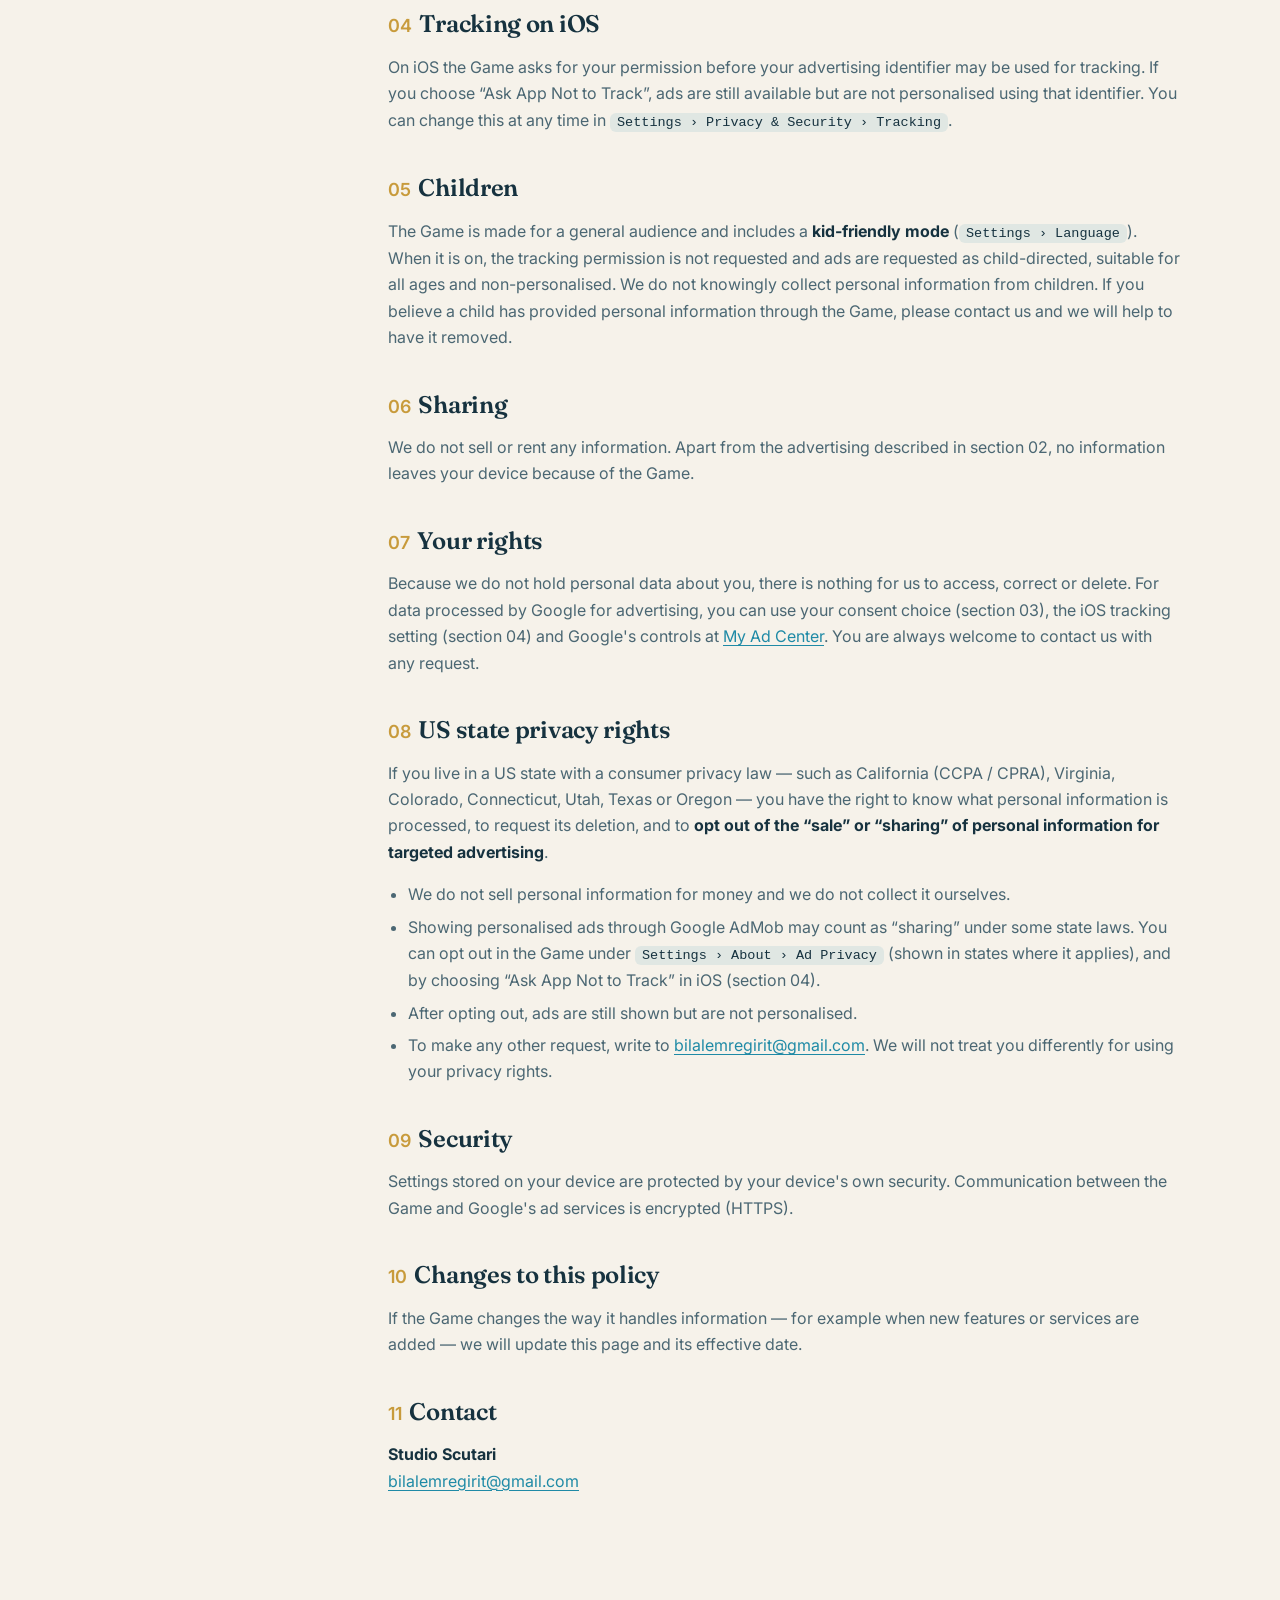
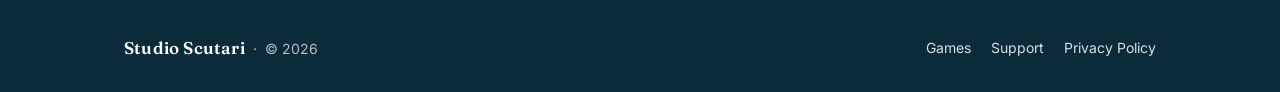
==== commit ef17b872: "Add US state privacy section and app icon Co-Authored-By: Claude Opus 5.5 <noreply@anthropic.com>" ====
--- a/privacy.html
+++ b/privacy.html
@@ -10,7 +10,8 @@
 <link rel="preconnect" href="https://fonts.googleapis.com">
 <link rel="preconnect" href="https://fonts.gstatic.com" crossorigin>
 <link href="https://fonts.googleapis.com/css2?family=Fraunces:ital,opsz,wght@0,9..144,500;0,9..144,600;1,9..144,500&family=Inter:wght@400;500;600&display=swap" rel="stylesheet">
-<link rel="stylesheet" href="style.css?v=2">
+<link rel="apple-touch-icon" href="apple-touch-icon.png">
+<link rel="stylesheet" href="style.css?v=3">
 </head>
 <body>
 
@@ -40,7 +41,7 @@
     <div class="wrap">
       <span class="eyebrow">Aboard: Pirate Conquest</span>
       <h1>Privacy Policy</h1>
-      <p>Effective 17 October 2026 &middot; Studio Scutari</p>
+      <p>Effective 18 October 2026 &middot; Studio Scutari</p>
     </div>
   </div>
 
@@ -55,6 +56,7 @@
         <li><a href="#children">Children</a></li>
         <li><a href="#sharing">Sharing</a></li>
         <li><a href="#rights">Your rights</a></li>
+        <li><a href="#us">US state privacy</a></li>
         <li><a href="#security">Security</a></li>
         <li><a href="#changes">Changes</a></li>
         <li><a href="#contact">Contact</a></li>
@@ -123,15 +125,30 @@
         (section 04) and Google's controls at <a href="https://myadcenter.google.com">My Ad Center</a>. You are always
         welcome to contact us with any request.</p>
 
-      <h2 id="security"><span class="n">08</span>Security</h2>
+      <h2 id="us"><span class="n">08</span>US state privacy rights</h2>
+      <p>If you live in a US state with a consumer privacy law &mdash; such as California (CCPA / CPRA), Virginia,
+        Colorado, Connecticut, Utah, Texas or Oregon &mdash; you have the right to know what personal information is
+        processed, to request its deletion, and to <strong>opt out of the &ldquo;sale&rdquo; or &ldquo;sharing&rdquo;
+        of personal information for targeted advertising</strong>.</p>
+      <ul>
+        <li>We do not sell personal information for money and we do not collect it ourselves.</li>
+        <li>Showing personalised ads through Google AdMob may count as &ldquo;sharing&rdquo; under some state laws. You
+          can opt out in the Game under <span class="path">Settings &rsaquo; About &rsaquo; Ad Privacy</span> (shown in
+          states where it applies), and by choosing &ldquo;Ask App Not to Track&rdquo; in iOS (section 04).</li>
+        <li>After opting out, ads are still shown but are not personalised.</li>
+        <li>To make any other request, write to <a href="mailto:bilalemregirit@gmail.com">bilalemregirit@gmail.com</a>.
+          We will not treat you differently for using your privacy rights.</li>
+      </ul>
+
+      <h2 id="security"><span class="n">09</span>Security</h2>
       <p>Settings stored on your device are protected by your device's own security. Communication between the Game
         and Google's ad services is encrypted (HTTPS).</p>
 
-      <h2 id="changes"><span class="n">09</span>Changes to this policy</h2>
+      <h2 id="changes"><span class="n">10</span>Changes to this policy</h2>
       <p>If the Game changes the way it handles information &mdash; for example when new features or services are
         added &mdash; we will update this page and its effective date.</p>
 
-      <h2 id="contact"><span class="n">10</span>Contact</h2>
+      <h2 id="contact"><span class="n">11</span>Contact</h2>
       <p><strong>Studio Scutari</strong><br>
         <a href="mailto:bilalemregirit@gmail.com">bilalemregirit@gmail.com</a></p>
     </article>
--- a/style.css
+++ b/style.css
@@ -124,6 +124,9 @@
 }
 .badge::before { content: ""; width: 7px; height: 7px; border-radius: 50%; background: var(--brass); }
 .game h3 { font-family: "Fraunces", Georgia, serif; font-size: 30px; margin: 0 0 10px; font-weight: 600; }
+.game-title { display: flex; align-items: center; gap: 16px; margin-bottom: 14px; }
+.game-title h3 { margin: 0; line-height: 1.15; }
+.app-icon { width: 72px; height: 72px; border-radius: 17px; flex: none; box-shadow: 0 6px 18px -6px rgba(11, 42, 58, .45); }
 .game p { color: var(--ink-soft); margin: 0 0 20px; }
 .features { list-style: none; padding: 0; margin: 0 0 26px; display: grid; gap: 12px; }
 .features li { display: flex; gap: 12px; align-items: flex-start; }
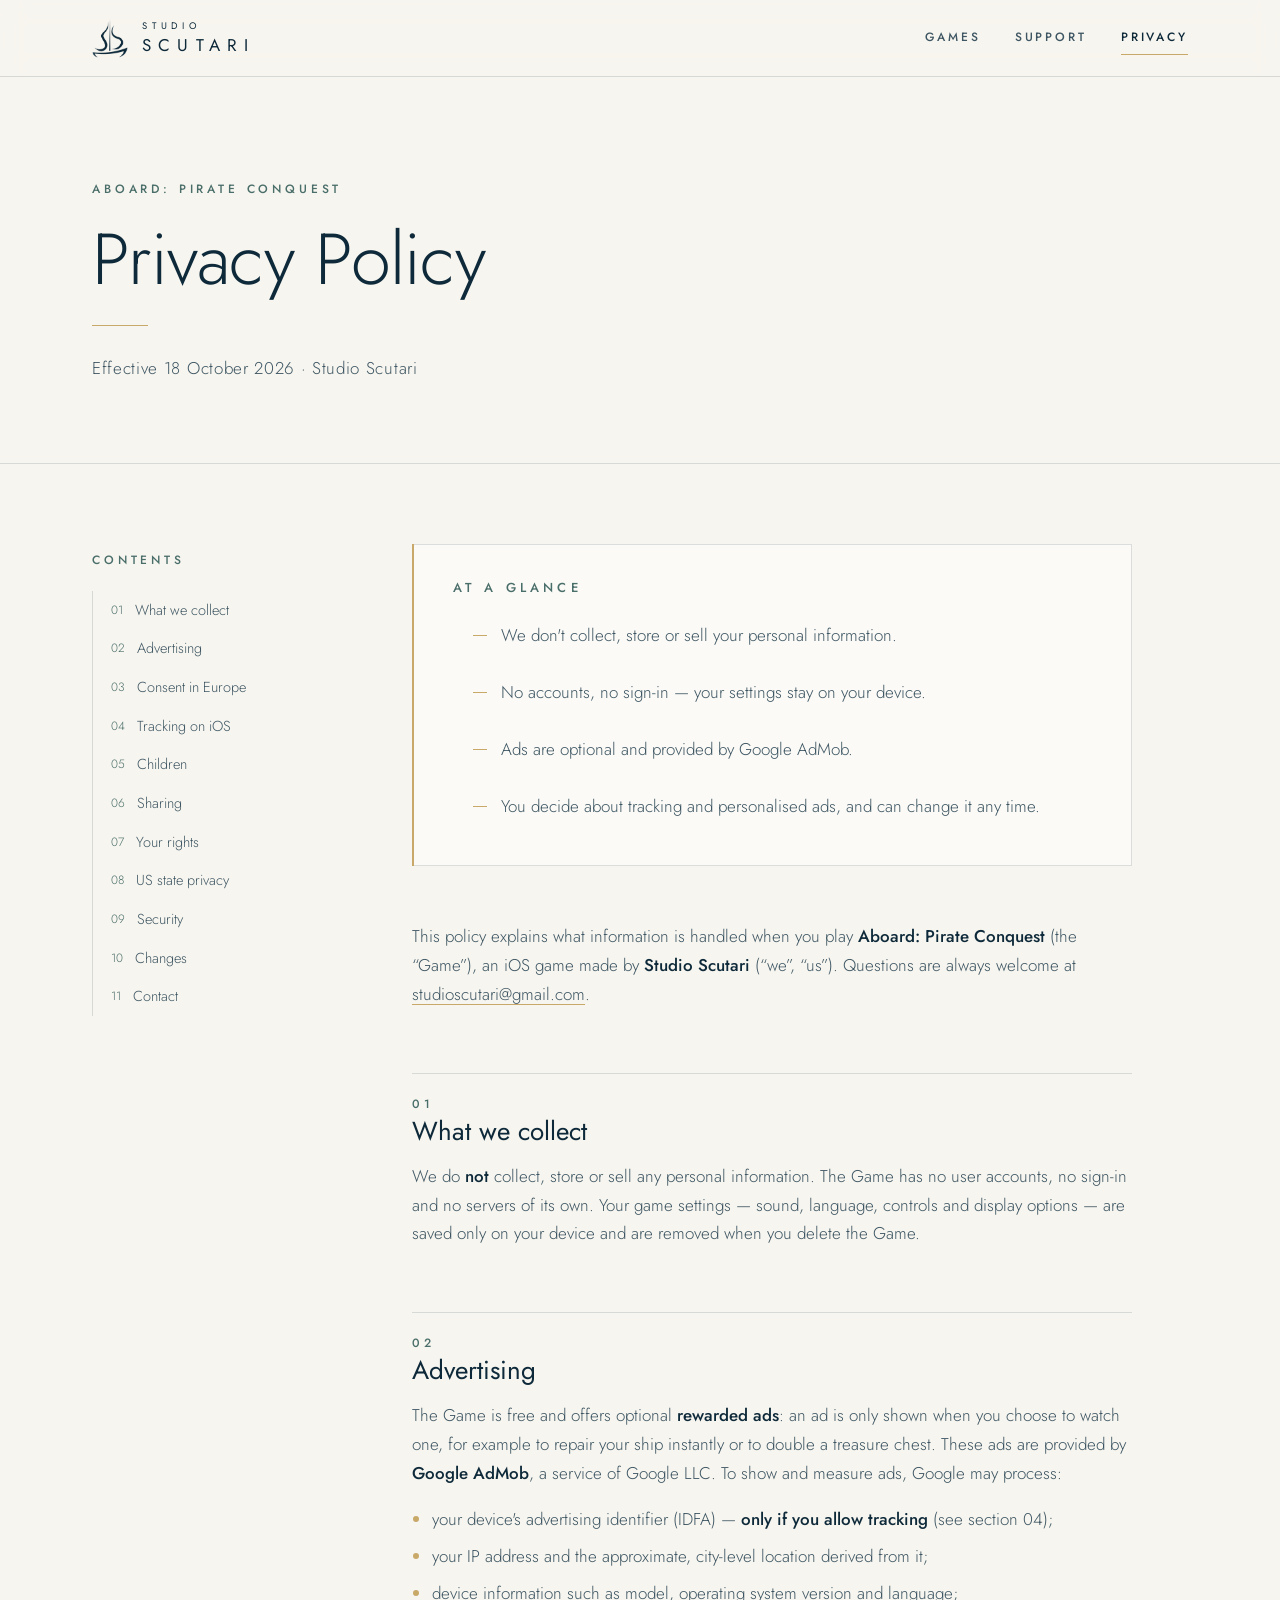
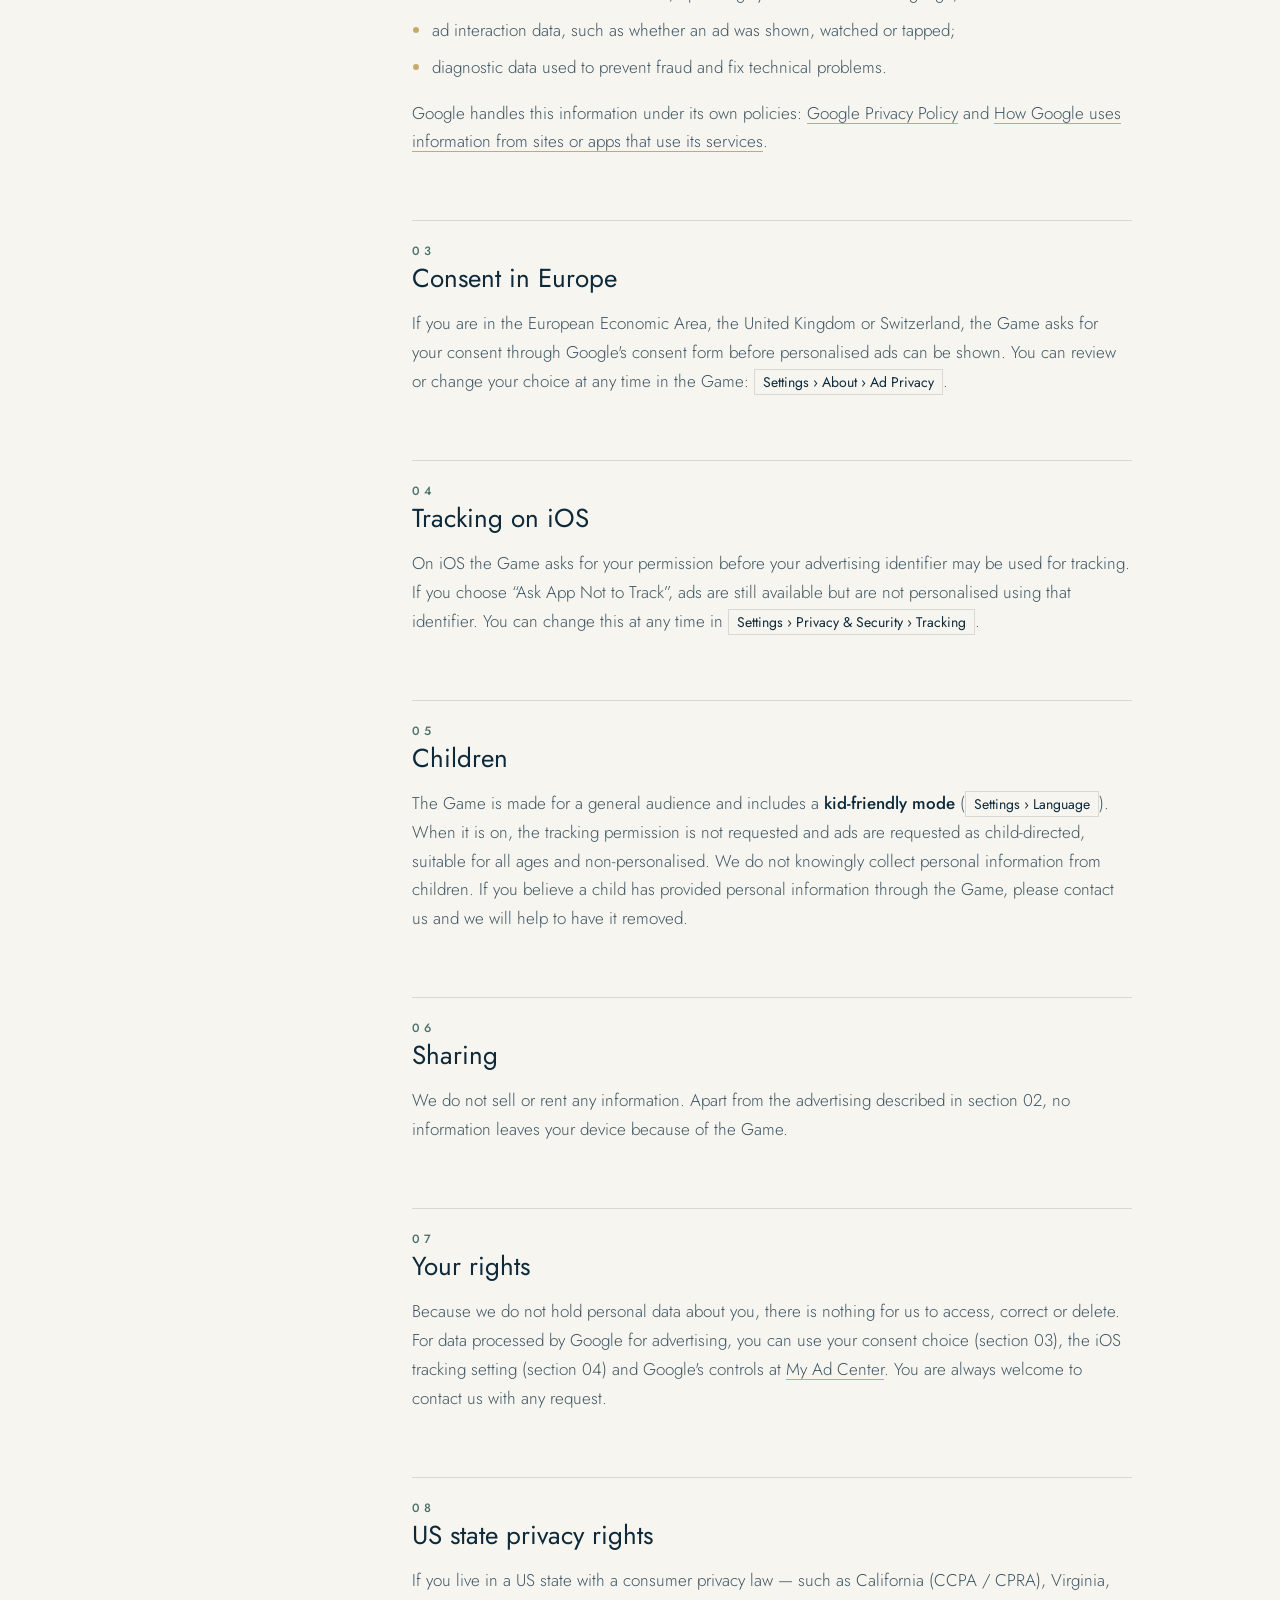
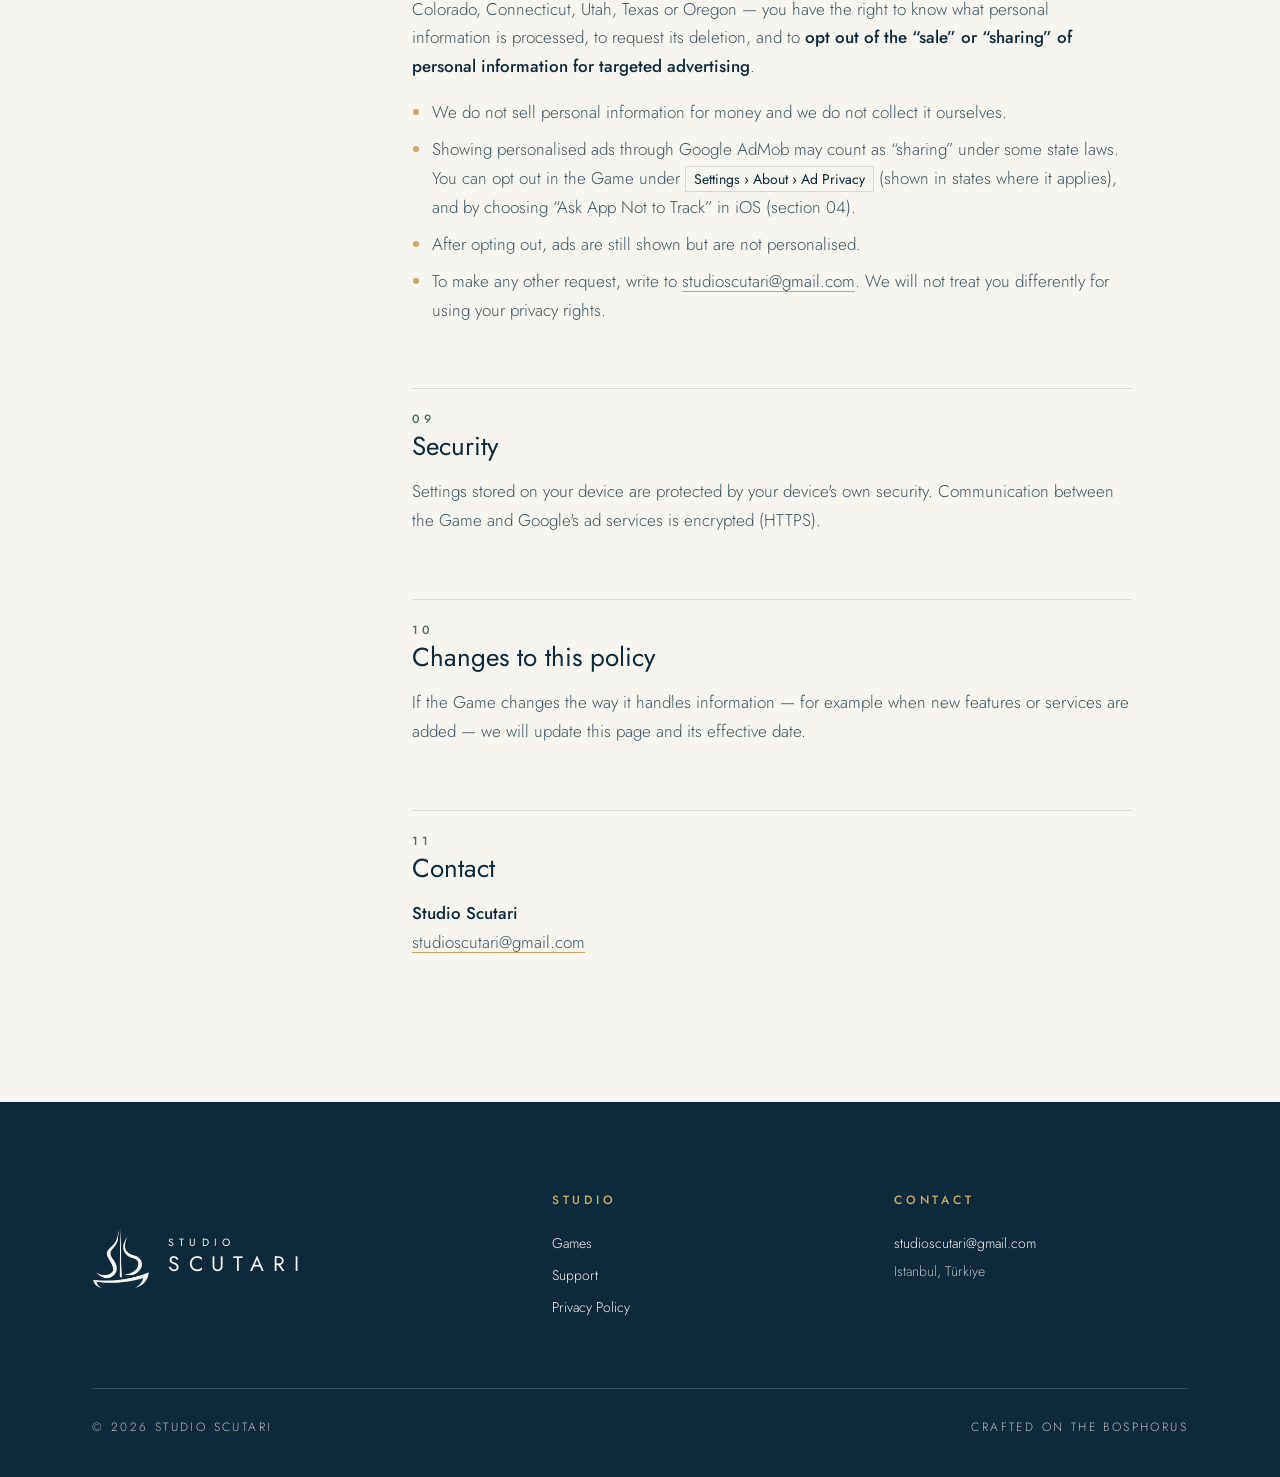
==== commit 741afb73: "Redesign site with the new Studio Scutari brand identity New ivory/navy/sand gold/sea glass palette," ====
--- a/privacy.html
+++ b/privacy.html
@@ -5,28 +5,33 @@
 <meta name="viewport" content="width=device-width, initial-scale=1">
 <title>Privacy Policy &middot; Studio Scutari</title>
 <meta name="description" content="Privacy policy of Aboard: Pirate Conquest by Studio Scutari.">
-<meta name="theme-color" content="#0b2a3a">
-<link rel="icon" href="data:image/svg+xml,%3Csvg xmlns='http://www.w3.org/2000/svg' viewBox='0 0 40 40'%3E%3Ccircle cx='20' cy='20' r='19' fill='%2312384c'/%3E%3Cpath fill='%23e2b85a' d='M18 9.5 20 6.5 22 9.5Z M17 13a3 3 0 0 1 6 0v1h-6Z'/%3E%3Crect fill='%23e2b85a' x='17.5' y='14' width='5' height='10'/%3E%3Crect fill='%23e2b85a' x='13' y='22' width='14' height='5'/%3E%3Cpath fill='%23e2b85a' d='M10 28.5q10-3 20 0v1.5H10Z'/%3E%3C/svg%3E">
+<meta name="theme-color" content="#f7f5ef" media="(prefers-color-scheme: light)">
+<meta name="theme-color" content="#0e2a3a" media="(prefers-color-scheme: dark)">
+<link rel="canonical" href="https://studioscutari.github.io/privacy.html">
+<meta property="og:type" content="website">
+<meta property="og:site_name" content="Studio Scutari">
+<meta property="og:title" content="Privacy Policy &middot; Studio Scutari">
+<meta property="og:description" content="An independent game studio on the shores of the Bosphorus. Home of Aboard: Pirate Conquest.">
+<meta property="og:url" content="https://studioscutari.github.io/privacy.html">
+<meta property="og:image" content="https://studioscutari.github.io/assets/og-image.png">
+<meta property="og:image:width" content="1200">
+<meta property="og:image:height" content="630">
+<meta name="twitter:card" content="summary_large_image">
+<link rel="icon" type="image/png" href="assets/favicon-64.png">
+<link rel="apple-touch-icon" href="apple-touch-icon.png">
 <link rel="preconnect" href="https://fonts.googleapis.com">
 <link rel="preconnect" href="https://fonts.gstatic.com" crossorigin>
-<link href="https://fonts.googleapis.com/css2?family=Fraunces:ital,opsz,wght@0,9..144,500;0,9..144,600;1,9..144,500&family=Inter:wght@400;500;600&display=swap" rel="stylesheet">
-<link rel="apple-touch-icon" href="apple-touch-icon.png">
-<link rel="stylesheet" href="style.css?v=3">
+<link href="https://fonts.googleapis.com/css2?family=Jost:wght@300;400;500&display=swap" rel="stylesheet">
+<link rel="stylesheet" href="style.css?v=4">
 </head>
 <body>
 
 <header class="site-header">
   <div class="wrap">
     <a class="brand" href="./" aria-label="Studio Scutari home">
-      <svg viewBox="0 0 40 40" aria-hidden="true">
-        <circle cx="20" cy="20" r="19" fill="#12384c" stroke="#e2b85a" stroke-width="1.4"/>
-        <path fill="#e2b85a" d="M18 9.5 20 6.5 22 9.5Z M17 13a3 3 0 0 1 6 0v1h-6Z"/>
-        <rect fill="#e2b85a" x="17.5" y="14" width="5" height="10"/>
-        <rect fill="#e2b85a" x="13" y="22" width="14" height="5"/>
-        <path fill="#e2b85a" d="M10 28.5q10-3 20 0v1.5H10Z"/>
-        <path fill="none" stroke="#e2b85a" stroke-width="1.4" stroke-linecap="round" d="M9 32.6q2.75-1.6 5.5 0t5.5 0 5.5 0 5.5 0"/>
-      </svg>
-      <span class="brand-name">Studio <span>Scutari</span></span>
+      <img class="mark-light" src="assets/mark-navy.png" alt="" width="58" height="64">
+      <img class="mark-dark" src="assets/mark-ivory.png" alt="" width="58" height="64">
+      <span class="wordmark"><small>Studio</small><span>Scutari</span></span>
     </a>
     <nav class="nav" aria-label="Main">
       <a href="./#games" class="hide-sm">Games</a>
@@ -39,15 +44,16 @@
 <main>
   <div class="page-hero">
     <div class="wrap">
-      <span class="eyebrow">Aboard: Pirate Conquest</span>
+      <span class="label">Aboard: Pirate Conquest</span>
       <h1>Privacy Policy</h1>
+      <hr class="rule">
       <p>Effective 18 October 2026 &middot; Studio Scutari</p>
     </div>
   </div>
 
   <div class="wrap policy">
     <nav class="toc" aria-label="Contents">
-      <b>Contents</b>
+      <span class="label">Contents</span>
       <ol>
         <li><a href="#collect">What we collect</a></li>
         <li><a href="#ads">Advertising</a></li>
@@ -64,7 +70,7 @@
     </nav>
 
     <article class="doc">
-      <div class="card glance">
+      <div class="glance">
         <h2>At a glance</h2>
         <ul>
           <li>We don't collect, store or sell your personal information.</li>
@@ -76,7 +82,7 @@
 
       <p>This policy explains what information is handled when you play <strong>Aboard: Pirate Conquest</strong> (the
         &ldquo;Game&rdquo;), an iOS game made by <strong>Studio Scutari</strong> (&ldquo;we&rdquo;, &ldquo;us&rdquo;).
-        Questions are always welcome at <a href="mailto:bilalemregirit@gmail.com">bilalemregirit@gmail.com</a>.</p>
+        Questions are always welcome at <a href="mailto:studioscutari@gmail.com">studioscutari@gmail.com</a>.</p>
 
       <h2 id="collect"><span class="n">01</span>What we collect</h2>
       <p>We do <strong>not</strong> collect, store or sell any personal information. The Game has no user accounts,
@@ -136,7 +142,7 @@
           can opt out in the Game under <span class="path">Settings &rsaquo; About &rsaquo; Ad Privacy</span> (shown in
           states where it applies), and by choosing &ldquo;Ask App Not to Track&rdquo; in iOS (section 04).</li>
         <li>After opting out, ads are still shown but are not personalised.</li>
-        <li>To make any other request, write to <a href="mailto:bilalemregirit@gmail.com">bilalemregirit@gmail.com</a>.
+        <li>To make any other request, write to <a href="mailto:studioscutari@gmail.com">studioscutari@gmail.com</a>.
           We will not treat you differently for using your privacy rights.</li>
       </ul>
 
@@ -150,15 +156,34 @@
 
       <h2 id="contact"><span class="n">11</span>Contact</h2>
       <p><strong>Studio Scutari</strong><br>
-        <a href="mailto:bilalemregirit@gmail.com">bilalemregirit@gmail.com</a></p>
+        <a href="mailto:studioscutari@gmail.com">studioscutari@gmail.com</a></p>
     </article>
   </div>
 </main>
 
 <footer class="site-footer">
   <div class="wrap">
-    <div><span class="brand-name">Studio Scutari</span> &nbsp;&middot;&nbsp; &copy; 2026</div>
-    <div><a href="./#games">Games</a><a href="./#support">Support</a><a href="privacy.html">Privacy Policy</a></div>
+    <div class="footer-top">
+      <a class="footer-brand" href="./" aria-label="Studio Scutari home">
+        <img src="assets/mark-ivory.png" alt="" width="58" height="64">
+        <span class="wordmark"><small>Studio</small><span>Scutari</span></span>
+      </a>
+      <div class="footer-col">
+        <span class="label">Studio</span>
+        <a href="./#games">Games</a>
+        <a href="./#support">Support</a>
+        <a href="privacy.html">Privacy Policy</a>
+      </div>
+      <div class="footer-col">
+        <span class="label">Contact</span>
+        <a href="mailto:studioscutari@gmail.com">studioscutari@gmail.com</a>
+        <span>Istanbul, T&uuml;rkiye</span>
+      </div>
+    </div>
+    <div class="footer-bottom">
+      <span>&copy; 2026 Studio Scutari</span>
+      <span>Crafted on the Bosphorus</span>
+    </div>
   </div>
 </footer>
 
--- a/style.css
+++ b/style.css
@@ -1,33 +1,40 @@
-/* Studio Scutari - shared styles */
+/* Studio Scutari - shared styles
+   Palette: Midnight Navy #0E2A3A · Ivory #F7F5EF · Sand Gold #C9A96A · Sea Glass #648B87
+   Type: Jost (geometric sans, Futura-like) */
 :root {
-  --navy: #0b2a3a;
-  --navy-2: #12384c;
-  --ink: #16323f;
-  --ink-soft: #4b6773;
-  --muted: #7d939c;
-  --bg: #f6f2ea;
-  --paper: #fffdf8;
-  --line: #e6dfd2;
-  --brass: #c89b3c;
-  --brass-2: #e2b85a;
-  --teal: #1f8aa6;
-  --sea-1: #2a8fb0;
-  --sea-2: #1c6f8c;
-  --sea-3: #145670;
-  --radius: 18px;
-  --shadow: 0 1px 2px rgba(11, 42, 58, .06), 0 12px 32px -12px rgba(11, 42, 58, .18);
+  --navy: #0e2a3a;
+  --navy-deep: #0a2130;
+  --ivory: #f7f5ef;
+  --gold: #c9a96a;
+  --sea: #648b87;
+
+  --bg: var(--ivory);
+  --surface: #fbfaf6;
+  --ink: var(--navy);
+  --ink-soft: #3e5663;
+  --label: #4a6e6a;          /* Sea Glass, darkened for small text on ivory */
+  --line: rgba(14, 42, 58, .14);
+  --line-strong: rgba(14, 42, 58, .32);
+  --band: var(--navy);
+  --band-ink: var(--ivory);
+  --band-soft: rgba(247, 245, 239, .72);
+  --band-line: rgba(247, 245, 239, .16);
+
+  --sans: "Jost", "Futura", "Century Gothic", -apple-system, BlinkMacSystemFont, "Segoe UI", sans-serif;
+  --track: .32em;
   color-scheme: light;
 }
 
 @media (prefers-color-scheme: dark) {
   :root {
-    --ink: #e9eef0;
-    --ink-soft: #b5c4ca;
-    --muted: #8aa0a8;
-    --bg: #0a1d27;
-    --paper: #0f2633;
-    --line: #1e3c4b;
-    --shadow: 0 1px 2px rgba(0, 0, 0, .3), 0 16px 40px -16px rgba(0, 0, 0, .6);
+    --bg: var(--navy);
+    --surface: #123245;
+    --ink: var(--ivory);
+    --ink-soft: rgba(247, 245, 239, .74);
+    --label: #8fb3ae;
+    --line: rgba(247, 245, 239, .14);
+    --line-strong: rgba(247, 245, 239, .34);
+    --band: var(--navy-deep);
     color-scheme: dark;
   }
 }
@@ -38,179 +45,255 @@
   margin: 0;
   background: var(--bg);
   color: var(--ink);
-  font: 400 16px/1.65 "Inter", -apple-system, BlinkMacSystemFont, "Segoe UI", Roboto, sans-serif;
+  font: 400 17px/1.7 var(--sans);
   -webkit-font-smoothing: antialiased;
-}
-a { color: var(--teal); text-decoration-thickness: 1px; text-underline-offset: 3px; }
-a:hover { color: var(--brass); }
+  text-rendering: optimizeLegibility;
+}
+a { color: inherit; text-decoration-color: var(--gold); text-decoration-thickness: 1px; text-underline-offset: 4px; }
+a:hover { color: var(--sea); }
 img, svg { display: block; max-width: 100%; }
-
-.wrap { max-width: 1080px; margin: 0 auto; padding: 0 24px; }
+::selection { background: var(--gold); color: var(--navy); }
+
+.wrap { max-width: 1160px; margin: 0 auto; padding: 0 32px; }
+
+.label {
+  display: inline-block; font-size: 12px; font-weight: 500; letter-spacing: var(--track); text-transform: uppercase;
+  color: var(--label);
+}
+.rule { display: block; width: 56px; height: 1px; background: var(--gold); border: 0; margin: 28px 0; }
+
+/* Logo mark swaps with the colour scheme */
+.mark-dark { display: none; }
+@media (prefers-color-scheme: dark) {
+  .mark-light { display: none; }
+  .mark-dark { display: block; }
+}
 
 /* ---------- Header ---------- */
 .site-header {
   position: sticky; top: 0; z-index: 10;
-  background: rgba(11, 42, 58, .92);
-  backdrop-filter: saturate(1.4) blur(10px);
-  -webkit-backdrop-filter: saturate(1.4) blur(10px);
-  border-bottom: 1px solid rgba(255, 255, 255, .06);
-}
-.site-header .wrap { display: flex; align-items: center; justify-content: space-between; height: 68px; }
-.brand { display: flex; align-items: center; gap: 12px; color: #fff; text-decoration: none; }
-.brand:hover { color: #fff; }
-.brand svg { width: 38px; height: 38px; }
-.brand-name { font-family: "Fraunces", Georgia, serif; font-size: 21px; font-weight: 600; letter-spacing: .2px; }
-.brand-name span { color: var(--brass-2); }
-.nav { display: flex; gap: 6px; }
+  background: color-mix(in srgb, var(--bg) 88%, transparent);
+  backdrop-filter: saturate(1.2) blur(12px);
+  -webkit-backdrop-filter: saturate(1.2) blur(12px);
+  border-bottom: 1px solid var(--line);
+}
+.site-header .wrap { display: flex; align-items: center; justify-content: space-between; height: 76px; }
+.brand { display: flex; align-items: center; gap: 14px; text-decoration: none; color: var(--ink); }
+.brand:hover { color: var(--ink); }
+.brand img { height: 40px; width: auto; }
+.wordmark { display: flex; flex-direction: column; line-height: 1; text-transform: uppercase; }
+.wordmark small { font-size: 9.5px; font-weight: 400; letter-spacing: .5em; margin-bottom: 6px; }
+.wordmark span { font-size: 17px; font-weight: 400; letter-spacing: .42em; }
+.nav { display: flex; gap: 34px; }
 .nav a {
-  color: rgba(255, 255, 255, .78); text-decoration: none; font-size: 14.5px; font-weight: 500;
-  padding: 8px 12px; border-radius: 999px; transition: background .2s, color .2s;
-}
-.nav a:hover, .nav a[aria-current="page"] { color: #fff; background: rgba(255, 255, 255, .08); }
+  font-size: 12px; font-weight: 500; letter-spacing: .24em; text-transform: uppercase; text-decoration: none;
+  color: var(--ink-soft); padding: 6px 0; border-bottom: 1px solid transparent; transition: color .2s, border-color .2s;
+}
+.nav a:hover, .nav a[aria-current="page"] { color: var(--ink); border-bottom-color: var(--gold); }
+
+/* ---------- Buttons ---------- */
+.btn {
+  display: inline-flex; align-items: center; justify-content: center; gap: 12px;
+  font: 500 12px/1 var(--sans); letter-spacing: .26em; text-transform: uppercase; text-decoration: none;
+  padding: 18px 30px; border: 1px solid var(--ink); transition: background .25s, color .25s, border-color .25s;
+}
+.btn-solid { background: var(--ink); color: var(--bg); }
+.btn-solid:hover { background: transparent; color: var(--ink); }
+.btn-line { color: var(--ink); background: transparent; }
+.btn-line:hover { background: var(--ink); color: var(--bg); }
+.btn-gold { border-color: var(--gold); color: var(--band-ink); }
+.btn-gold:hover { background: var(--gold); color: var(--navy); }
+.btn .arrow { transition: transform .25s; }
+.btn:hover .arrow { transform: translateX(4px); }
+.actions { display: flex; flex-wrap: wrap; gap: 14px; }
 
 /* ---------- Hero ---------- */
-.hero {
-  position: relative; overflow: hidden; color: #fff;
-  background: linear-gradient(180deg, #0b2a3a 0%, #164a63 52%, #2b7f9c 100%);
-}
-.hero .wrap { position: relative; z-index: 2; padding-top: 88px; padding-bottom: 210px; }
-.eyebrow {
-  display: inline-block; font-size: 12.5px; font-weight: 600; letter-spacing: 2.4px; text-transform: uppercase;
-  color: var(--brass-2); margin-bottom: 18px;
+.hero { position: relative; overflow: hidden; border-bottom: 1px solid var(--line); }
+.hero .wrap {
+  position: relative; z-index: 2; display: grid; grid-template-columns: 1.25fr .75fr; align-items: center; gap: 48px;
+  min-height: min(760px, calc(100vh - 76px)); padding-top: 72px; padding-bottom: 150px;
 }
 .hero h1 {
-  font-family: "Fraunces", Georgia, serif; font-weight: 600; font-size: clamp(38px, 6vw, 64px);
-  line-height: 1.05; margin: 0 0 18px; letter-spacing: -.5px;
-}
-.hero h1 em { font-style: italic; color: var(--brass-2); font-weight: 500; }
-.hero p.lead { font-size: clamp(17px, 2.2vw, 19px); color: rgba(255, 255, 255, .82); max-width: 560px; margin: 0 0 30px; }
-.hero-art { position: absolute; left: 0; right: 0; bottom: 0; z-index: 1; }
-.hero-art svg { width: 100%; height: auto; }
-
-.btn {
-  display: inline-flex; align-items: center; gap: 10px; text-decoration: none; font-weight: 600; font-size: 15px;
-  padding: 13px 22px; border-radius: 999px; transition: transform .15s, box-shadow .2s, background .2s;
-}
-.btn:hover { transform: translateY(-1px); }
-.btn-gold { background: var(--brass-2); color: #23190a; box-shadow: 0 8px 22px -8px rgba(226, 184, 90, .8); }
-.btn-gold:hover { background: #ecc672; color: #23190a; }
-.btn-ghost { color: #fff; border: 1px solid rgba(255, 255, 255, .28); margin-left: 8px; }
-.btn-ghost:hover { color: #fff; background: rgba(255, 255, 255, .08); }
-.btn-dark { background: var(--navy); color: #fff; }
-.btn-dark:hover { background: var(--navy-2); color: #fff; }
+  font-weight: 300; font-size: clamp(42px, 6.2vw, 82px); line-height: 1.04; letter-spacing: -.015em;
+  margin: 22px 0 0;
+}
+.hero h1 em { font-style: normal; font-weight: 400; color: var(--sea); }
+.hero .lead { font-size: clamp(17px, 1.6vw, 19px); font-weight: 300; color: var(--ink-soft); max-width: 520px; margin: 0 0 40px; }
+.hero-mark { justify-self: center; position: relative; }
+.hero-mark img { width: clamp(180px, 22vw, 290px); height: auto; }
+.coords {
+  margin-top: 26px; text-align: center; font-size: 11px; letter-spacing: .32em; text-transform: uppercase; color: var(--label);
+}
+.hero-waves { position: absolute; left: 0; right: 0; bottom: 0; z-index: 1; pointer-events: none; }
+.hero-waves svg { width: 100%; height: 140px; }
+.hero-waves path { fill: none; stroke: var(--sea); stroke-width: 1; vector-effect: non-scaling-stroke; }
 
 /* ---------- Sections ---------- */
-section { padding: 84px 0; }
-.section-head { max-width: 640px; margin-bottom: 36px; }
-.section-head .eyebrow { color: var(--brass); margin-bottom: 10px; }
+section { padding: 128px 0; }
+.section-head { display: grid; grid-template-columns: 1fr 1.4fr; gap: 48px; align-items: end; margin-bottom: 72px; }
 h2 {
-  font-family: "Fraunces", Georgia, serif; font-weight: 600; font-size: clamp(28px, 4vw, 38px);
-  line-height: 1.15; margin: 0 0 12px; letter-spacing: -.3px;
-}
-.section-head p { color: var(--ink-soft); margin: 0; font-size: 17px; }
-
-.card {
-  background: var(--paper); border: 1px solid var(--line); border-radius: var(--radius); box-shadow: var(--shadow);
-}
-
-/* Game card */
-.game { display: grid; grid-template-columns: 1.05fr 1fr; overflow: hidden; }
-.game-art { background: linear-gradient(160deg, #164a63, #2b8fb0); min-height: 320px; position: relative; }
-.game-art svg { position: absolute; inset: 0; width: 100%; height: 100%; }
-.game-body { padding: 36px 36px 34px; }
+  font-weight: 300; font-size: clamp(34px, 4.4vw, 54px); line-height: 1.08; letter-spacing: -.01em; margin: 18px 0 0;
+}
+.section-head p { color: var(--ink-soft); font-weight: 300; font-size: 19px; margin: 0; max-width: 520px; }
+
+/* ---------- Games band ---------- */
+.band { background: var(--band); color: var(--band-ink); position: relative; overflow: hidden; }
+.band .label { color: var(--gold); }
+.band .section-head p { color: var(--band-soft); }
+.band a:hover { color: var(--gold); }
+.band-watermark {
+  position: absolute; right: -80px; top: 40px; width: 520px; opacity: .07; pointer-events: none;
+}
+
+.game { display: grid; grid-template-columns: .9fr 1.1fr; gap: 72px; align-items: start; position: relative; }
+.game-visual {
+  position: relative; border: 1px solid var(--band-line); padding: 56px 40px; text-align: center;
+  background: linear-gradient(180deg, rgba(247, 245, 239, .03), rgba(100, 139, 135, .10));
+}
+.game-visual::before, .game-visual::after {
+  content: ""; position: absolute; width: 22px; height: 22px; border-color: var(--gold); border-style: solid;
+}
+.game-visual::before { top: -1px; left: -1px; border-width: 1px 0 0 1px; }
+.game-visual::after { bottom: -1px; right: -1px; border-width: 0 1px 1px 0; }
+.app-icon {
+  width: 168px; height: 168px; border-radius: 38px; margin: 0 auto 32px;
+  box-shadow: 0 30px 60px -24px rgba(0, 0, 0, .6), 0 0 0 1px rgba(247, 245, 239, .08);
+}
+.game-visual .platform { font-size: 11px; letter-spacing: .3em; text-transform: uppercase; color: var(--band-soft); }
 .badge {
-  display: inline-flex; align-items: center; gap: 8px; font-size: 12.5px; font-weight: 600; letter-spacing: .4px;
-  color: var(--brass); background: rgba(200, 155, 60, .12); padding: 6px 12px; border-radius: 999px; margin-bottom: 14px;
-}
-.badge::before { content: ""; width: 7px; height: 7px; border-radius: 50%; background: var(--brass); }
-.game h3 { font-family: "Fraunces", Georgia, serif; font-size: 30px; margin: 0 0 10px; font-weight: 600; }
-.game-title { display: flex; align-items: center; gap: 16px; margin-bottom: 14px; }
-.game-title h3 { margin: 0; line-height: 1.15; }
-.app-icon { width: 72px; height: 72px; border-radius: 17px; flex: none; box-shadow: 0 6px 18px -6px rgba(11, 42, 58, .45); }
-.game p { color: var(--ink-soft); margin: 0 0 20px; }
-.features { list-style: none; padding: 0; margin: 0 0 26px; display: grid; gap: 12px; }
-.features li { display: flex; gap: 12px; align-items: flex-start; }
-.features svg { flex: none; width: 22px; height: 22px; margin-top: 2px; color: var(--teal); }
-.features b { display: block; font-weight: 600; }
-.features span { color: var(--ink-soft); font-size: 15px; }
-
-/* Support grid */
-.grid-2 { display: grid; grid-template-columns: 1fr 1fr; gap: 22px; }
-.tile { padding: 30px; }
-.tile h3 { font-size: 19px; margin: 0 0 8px; font-weight: 600; }
-.tile p { color: var(--ink-soft); margin: 0 0 18px; }
-.tile .icon {
-  width: 46px; height: 46px; border-radius: 14px; display: grid; place-items: center; margin-bottom: 18px;
-  background: rgba(31, 138, 166, .1); color: var(--teal);
-}
-.tile .icon svg { width: 24px; height: 24px; }
-.mail { font-weight: 600; font-size: 17px; }
-
-.faq { margin-top: 22px; padding: 8px 30px; }
-.faq details { border-bottom: 1px solid var(--line); padding: 18px 0; }
-.faq details:last-child { border-bottom: 0; }
+  display: inline-flex; align-items: center; gap: 12px; margin-top: 22px;
+  font-size: 11px; font-weight: 500; letter-spacing: .26em; text-transform: uppercase; color: var(--gold);
+  border: 1px solid rgba(201, 169, 106, .45); padding: 11px 16px;
+}
+.badge::before { content: ""; width: 6px; height: 6px; border-radius: 50%; background: var(--gold); animation: pulse 2.4s ease-in-out infinite; }
+@keyframes pulse { 50% { opacity: .35; } }
+
+.game-body h3 { font-weight: 300; font-size: clamp(30px, 3.2vw, 40px); line-height: 1.1; margin: 0 0 22px; }
+.game-body > p { color: var(--band-soft); font-weight: 300; font-size: 18px; margin: 0 0 40px; }
+.features { list-style: none; margin: 0 0 44px; padding: 0; border-top: 1px solid var(--band-line); }
+.features li { display: grid; grid-template-columns: 56px 1fr; padding: 22px 0; border-bottom: 1px solid var(--band-line); }
+.features .n { font-size: 12px; letter-spacing: .2em; color: var(--gold); padding-top: 5px; }
+.features b { display: block; font-weight: 400; font-size: 19px; margin-bottom: 4px; }
+.features span { color: var(--band-soft); font-weight: 300; font-size: 16px; }
+
+/* ---------- Support ---------- */
+.contact { display: grid; grid-template-columns: 1fr 1fr; border-top: 1px solid var(--line-strong); }
+.contact > div { padding: 44px 48px 48px 0; }
+.contact > div + div { padding: 44px 0 48px 48px; border-left: 1px solid var(--line); }
+.contact h3 { font-weight: 400; font-size: 22px; margin: 14px 0 10px; }
+.contact p { color: var(--ink-soft); font-weight: 300; margin: 0 0 24px; }
+.mail { font-size: clamp(20px, 2.4vw, 28px); font-weight: 300; text-decoration: none; border-bottom: 1px solid var(--gold); padding-bottom: 4px; word-break: break-all; }
+.text-link { font-size: 12px; font-weight: 500; letter-spacing: .24em; text-transform: uppercase; text-decoration: none; border-bottom: 1px solid var(--gold); padding-bottom: 4px; }
+
+.faq-wrap { display: grid; grid-template-columns: 1fr 1.4fr; gap: 48px; margin-top: 112px; }
+.faq-wrap h2 { font-size: clamp(28px, 3vw, 38px); }
+.faq { border-top: 1px solid var(--line-strong); }
+.faq details { border-bottom: 1px solid var(--line); }
 .faq summary {
-  cursor: pointer; list-style: none; font-weight: 600; display: flex; justify-content: space-between; gap: 16px;
+  cursor: pointer; list-style: none; display: flex; justify-content: space-between; align-items: center; gap: 24px;
+  padding: 26px 0; font-size: 19px; font-weight: 400;
 }
 .faq summary::-webkit-details-marker { display: none; }
-.faq summary::after { content: "+"; color: var(--brass); font-size: 22px; line-height: 1; font-weight: 400; }
-.faq details[open] summary::after { content: "\2013"; }
-.faq details p { color: var(--ink-soft); margin: 10px 0 0; }
+.faq summary::after {
+  content: ""; flex: none; width: 13px; height: 13px; transition: transform .3s;
+  background:
+    linear-gradient(var(--gold), var(--gold)) center / 13px 1px no-repeat,
+    linear-gradient(var(--gold), var(--gold)) center / 1px 13px no-repeat;
+}
+.faq details[open] summary::after { transform: rotate(45deg); }
+.faq details p { color: var(--ink-soft); font-weight: 300; margin: -6px 0 28px; max-width: 600px; }
+.faq b { font-weight: 500; color: var(--ink); }
 
 /* ---------- Policy page ---------- */
-.page-hero { background: linear-gradient(180deg, #0b2a3a, #164a63); color: #fff; }
-.page-hero .wrap { padding-top: 64px; padding-bottom: 64px; }
-.page-hero h1 { font-family: "Fraunces", Georgia, serif; font-size: clamp(34px, 5vw, 48px); margin: 0 0 10px; font-weight: 600; }
-.page-hero p { color: rgba(255, 255, 255, .78); margin: 0; }
-
-.policy { display: grid; grid-template-columns: 240px 1fr; gap: 48px; padding: 56px 0 90px; }
-.toc { position: sticky; top: 96px; align-self: start; font-size: 14.5px; }
-.toc b { display: block; font-size: 12px; letter-spacing: 1.8px; text-transform: uppercase; color: var(--muted); margin-bottom: 12px; }
-.toc ol { list-style: none; margin: 0; padding: 0; border-left: 2px solid var(--line); }
-.toc a { display: block; padding: 6px 0 6px 16px; margin-left: -2px; color: var(--ink-soft); text-decoration: none; border-left: 2px solid transparent; }
-.toc a:hover { color: var(--ink); border-left-color: var(--brass); }
-
-.glance { padding: 26px 30px; margin-bottom: 34px; border-left: 4px solid var(--brass); }
-.glance h2 { font-size: 22px; margin-bottom: 14px; }
-.glance ul { margin: 0; padding: 0; list-style: none; display: grid; gap: 10px; }
-.glance li { display: flex; gap: 10px; }
-.glance li::before { content: "\2713"; color: var(--teal); font-weight: 700; }
-
-.doc h2 { font-size: 24px; margin: 40px 0 10px; scroll-margin-top: 96px; }
-.doc h2 .n { color: var(--brass); font-size: 18px; margin-right: 8px; font-family: "Inter", sans-serif; font-weight: 600; }
-.doc p, .doc li { color: var(--ink-soft); }
+.page-hero { border-bottom: 1px solid var(--line); }
+.page-hero .wrap { padding-top: 96px; padding-bottom: 80px; }
+.page-hero h1 { font-weight: 300; font-size: clamp(42px, 6vw, 72px); line-height: 1.05; margin: 20px 0 0; letter-spacing: -.01em; }
+.page-hero p { color: var(--ink-soft); font-weight: 300; margin: 0; letter-spacing: .04em; }
+
+.policy { display: grid; grid-template-columns: 240px 1fr; gap: 80px; padding-top: 80px; padding-bottom: 128px; }
+.toc { position: sticky; top: 112px; align-self: start; }
+.toc .label { margin-bottom: 20px; }
+.toc ol { list-style: none; margin: 0; padding: 0; border-left: 1px solid var(--line); counter-reset: toc; }
+.toc li { counter-increment: toc; }
+.toc a {
+  display: flex; gap: 12px; padding: 7px 0 7px 18px; margin-left: -1px; font-size: 14.5px; font-weight: 300;
+  color: var(--ink-soft); text-decoration: none; border-left: 1px solid transparent; transition: color .2s, border-color .2s;
+}
+.toc a::before { content: counter(toc, decimal-leading-zero); color: var(--label); font-size: 12px; padding-top: 2px; }
+.toc a:hover { color: var(--ink); border-left-color: var(--gold); }
+
+.doc { max-width: 720px; }
+.glance { border: 1px solid var(--line); background: var(--surface); padding: 36px 40px; margin-bottom: 56px; position: relative; }
+.glance::before { content: ""; position: absolute; left: -1px; top: -1px; bottom: -1px; width: 2px; background: var(--gold); }
+.doc .glance h2 { font-size: 13px; border: 0; padding: 0; font-weight: 500; letter-spacing: var(--track); text-transform: uppercase; color: var(--label); margin: 0 0 18px; }
+.glance ul { margin: 0; padding: 0; list-style: none; display: grid; gap: 12px; }
+.glance li { display: grid; grid-template-columns: 28px 1fr; color: var(--ink); font-weight: 300; }
+.glance li::before { content: ""; width: 14px; height: 1px; background: var(--gold); margin-top: 14px; }
+
+.doc h2 {
+  font-size: 26px; font-weight: 400; margin: 64px 0 16px; padding-top: 24px; border-top: 1px solid var(--line);
+  scroll-margin-top: 100px; letter-spacing: 0;
+}
+.doc h2 .n { display: block; font-size: 12px; font-weight: 500; letter-spacing: var(--track); color: var(--label); margin-bottom: 6px; }
+.doc p, .doc li { color: var(--ink-soft); font-weight: 300; }
 .doc ul { padding-left: 20px; }
-.doc li { margin: 6px 0; }
-.doc strong { color: var(--ink); }
+.doc li { margin: 8px 0; }
+.doc li::marker { color: var(--gold); }
+.doc strong { color: var(--ink); font-weight: 500; }
 .path {
-  font-family: ui-monospace, SFMono-Regular, Menlo, monospace; font-size: 13.5px; color: var(--ink);
-  background: rgba(31, 138, 166, .1); padding: 2px 7px; border-radius: 6px; white-space: nowrap;
+  font-size: 14px; font-weight: 400; color: var(--ink); white-space: nowrap;
+  border: 1px solid var(--line); padding: 2px 8px;
 }
 
 /* ---------- Footer ---------- */
-.site-footer { background: var(--navy); color: rgba(255, 255, 255, .7); font-size: 14px; }
-.site-footer .wrap { display: flex; justify-content: space-between; align-items: center; gap: 16px; padding-top: 34px; padding-bottom: 34px; flex-wrap: wrap; }
-.site-footer a { color: rgba(255, 255, 255, .85); text-decoration: none; margin-left: 20px; }
-.site-footer a:hover { color: var(--brass-2); }
-.site-footer .brand-name { font-size: 17px; color: #fff; }
+.site-footer { background: var(--band); color: var(--band-soft); font-size: 14px; font-weight: 300; }
+.site-footer .wrap { padding-top: 88px; padding-bottom: 40px; }
+.footer-top { display: grid; grid-template-columns: 1.4fr 1fr 1fr; gap: 48px; padding-bottom: 64px; border-bottom: 1px solid var(--band-line); }
+.footer-brand { display: flex; align-items: center; gap: 18px; color: var(--band-ink); text-decoration: none; }
+.footer-brand:hover { color: var(--band-ink); }
+.footer-brand img { height: 64px; width: auto; }
+.footer-brand .wordmark small { font-size: 10.5px; }
+.footer-brand .wordmark span { font-size: 21px; }
+.footer-col .label { color: var(--gold); margin-bottom: 18px; display: block; }
+.footer-col a { display: block; color: var(--band-ink); text-decoration: none; padding: 4px 0; }
+.footer-col a:hover { color: var(--gold); }
+.footer-bottom { display: flex; justify-content: space-between; gap: 16px; flex-wrap: wrap; padding-top: 28px; font-size: 12px; letter-spacing: .2em; text-transform: uppercase; }
 
 /* ---------- Responsive ---------- */
-@media (max-width: 860px) {
-  .game { grid-template-columns: 1fr; }
-  .game-art { min-height: 220px; }
-  .grid-2 { grid-template-columns: 1fr; }
-  .policy { grid-template-columns: 1fr; gap: 0; padding-top: 36px; }
+@media (max-width: 900px) {
+  section { padding: 96px 0; }
+  .hero .wrap { grid-template-columns: 1fr; min-height: 0; padding-top: 64px; padding-bottom: 130px; gap: 56px; }
+  .hero-mark { order: -1; justify-self: start; }
+  .hero-mark img { width: 120px; }
+  .coords { text-align: left; }
+  .section-head, .faq-wrap { grid-template-columns: 1fr; gap: 20px; }
+  .section-head { margin-bottom: 56px; }
+  .faq-wrap { margin-top: 88px; }
+  .game { grid-template-columns: 1fr; gap: 48px; }
+  .contact { grid-template-columns: 1fr; }
+  .contact > div, .contact > div + div { padding: 36px 0; border-left: 0; }
+  .contact > div + div { border-top: 1px solid var(--line); }
+  .policy { grid-template-columns: 1fr; gap: 0; padding-top: 48px; }
   .toc { display: none; }
-}
-@media (max-width: 560px) {
-  .wrap { padding: 0 16px; }
-  .nav a { padding: 8px 9px; font-size: 14px; }
+  .footer-top { grid-template-columns: 1fr 1fr; }
+  .footer-top > :first-child { grid-column: 1 / -1; }
+}
+@media (max-width: 600px) {
+  .wrap { padding: 0 20px; }
+  .site-header .wrap { height: 64px; }
+  .brand img { height: 32px; }
+  .wordmark small { font-size: 8px; letter-spacing: .44em; margin-bottom: 5px; }
+  .wordmark span { font-size: 14px; letter-spacing: .36em; }
+  .nav { gap: 18px; }
+  .nav a { font-size: 11px; letter-spacing: .16em; }
   .nav a.hide-sm { display: none; }
-  .brand-name { font-size: 18px; }
-  .hero .wrap { padding-top: 48px; padding-bottom: 150px; }
-  .hero-art svg { height: 150px; }
-  .btn-ghost { margin: 12px 0 0; }
-  .game-body, .tile { padding: 24px; }
-  .faq { padding: 4px 22px; }
-  .site-footer a { margin: 0 16px 0 0; }
-}
+  .actions .btn { flex: 1 1 100%; }
+  .game-visual { padding: 44px 24px; }
+  .app-icon { width: 132px; height: 132px; border-radius: 30px; }
+  .glance { padding: 28px 24px; }
+  .band-watermark { width: 340px; right: -120px; }
+}
+@media (prefers-reduced-motion: reduce) {
+  html { scroll-behavior: auto; }
+  .badge::before { animation: none; }
+}
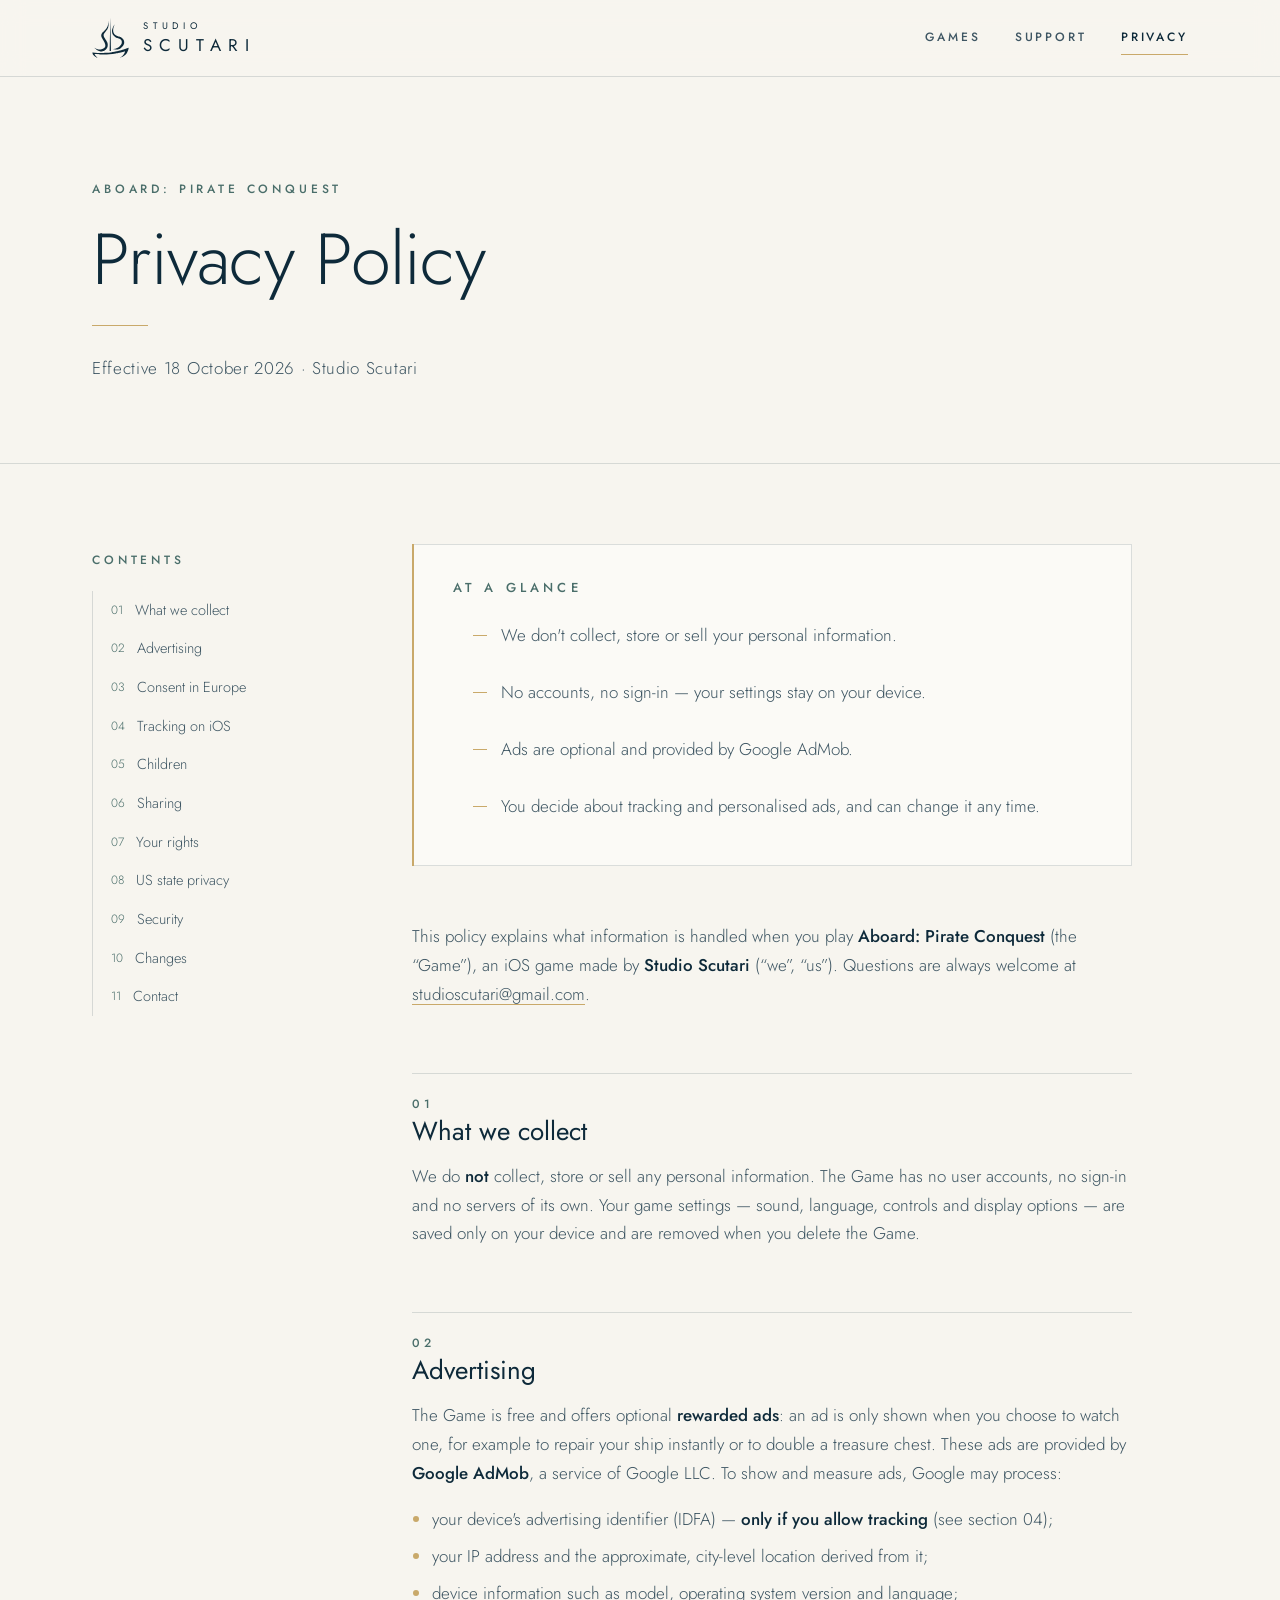
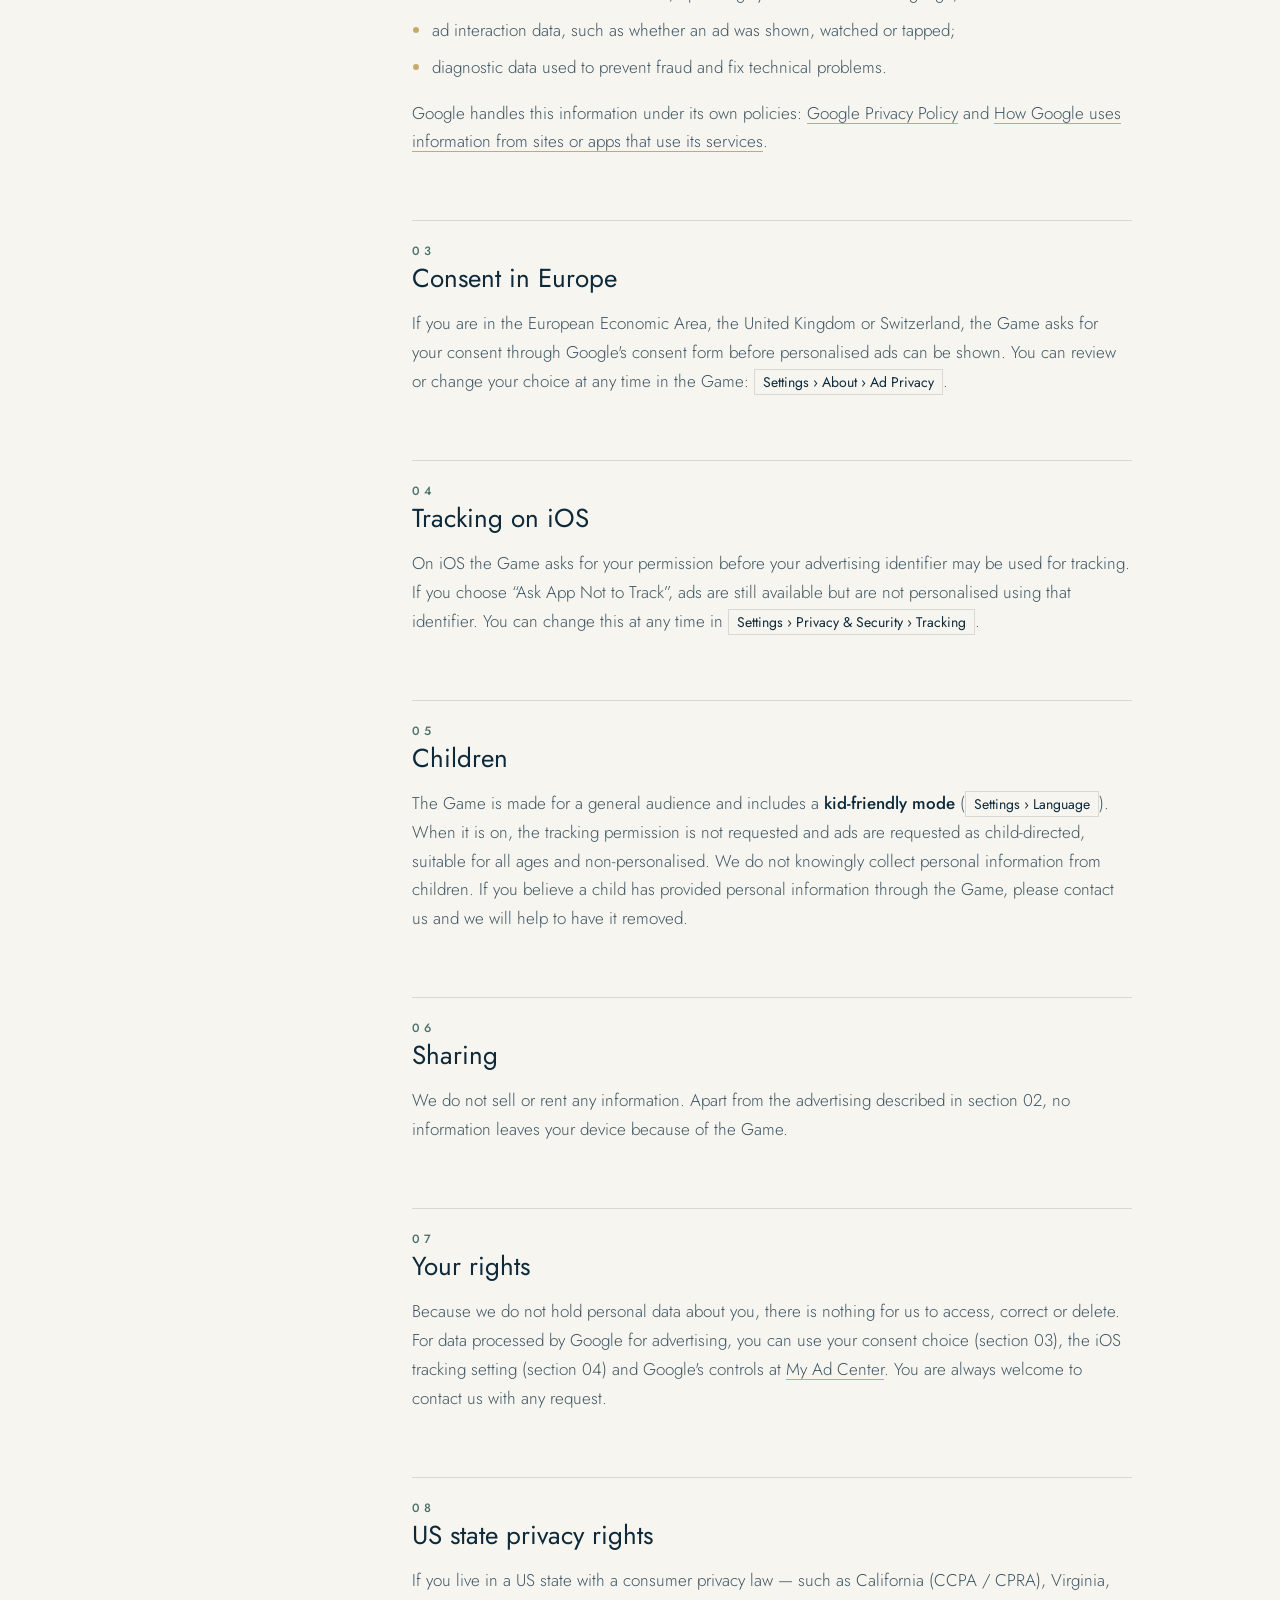
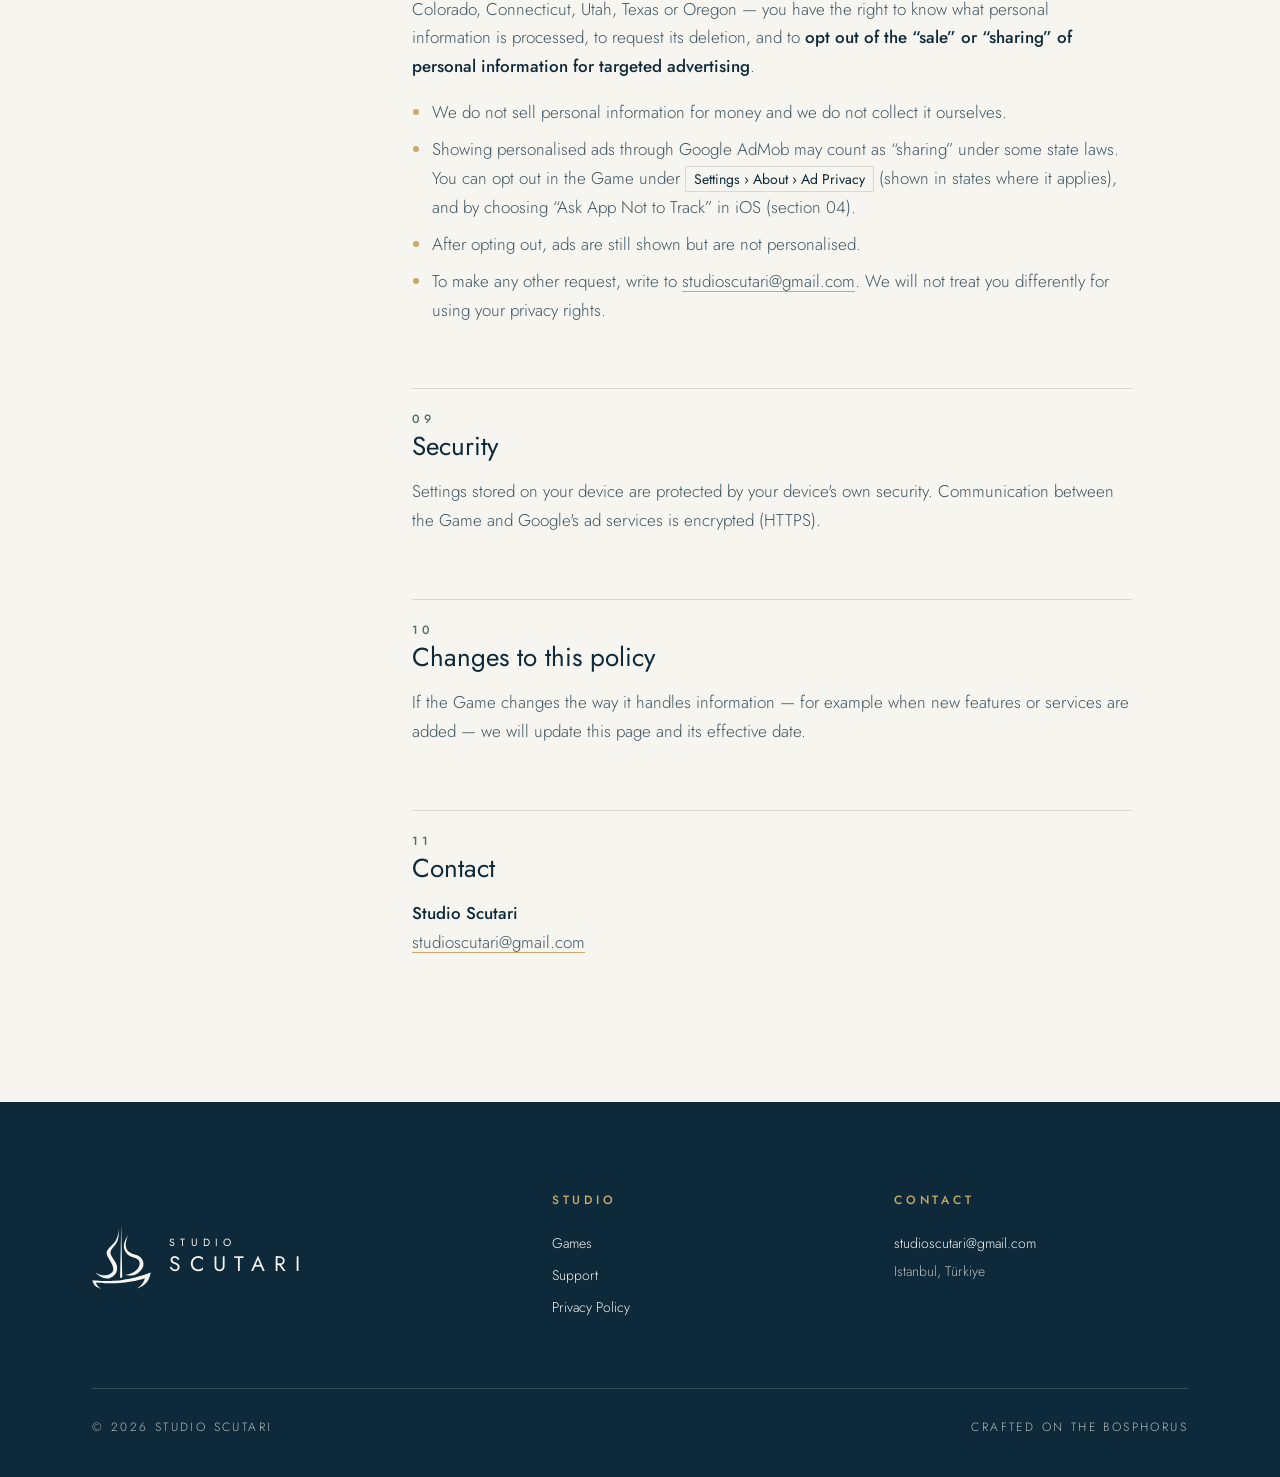
==== commit c1f861f7: "Hero: vector logo and animated compass porthole Trace the sailboat mark to a single SVG symbol and u" ====
--- a/privacy.html
+++ b/privacy.html
@@ -2,6 +2,7 @@
 <html lang="en">
 <head>
 <meta charset="utf-8">
+<meta name="color-scheme" content="light dark">
 <meta name="viewport" content="width=device-width, initial-scale=1">
 <title>Privacy Policy &middot; Studio Scutari</title>
 <meta name="description" content="Privacy policy of Aboard: Pirate Conquest by Studio Scutari.">
@@ -22,15 +23,15 @@
 <link rel="preconnect" href="https://fonts.googleapis.com">
 <link rel="preconnect" href="https://fonts.gstatic.com" crossorigin>
 <link href="https://fonts.googleapis.com/css2?family=Jost:wght@300;400;500&display=swap" rel="stylesheet">
-<link rel="stylesheet" href="style.css?v=4">
+<link rel="stylesheet" href="style.css?v=5">
 </head>
 <body>
+<svg width="0" height="0" style="position:absolute" aria-hidden="true"><defs><symbol id="sc-mark" viewBox="202 183 595 648"><path d="M294.4 827.1C293.9 826.8 292.6 826.1 291.6 825.6C290.6 825.1 288.9 824.2 287.8 823.5C286.7 822.9 285.5 822.2 285.2 822.0C282.1 820.3 275.5 815.7 271.3 812.2C258.3 801.3 248.5 787.7 242.5 772.0C242.2 771.2 241.7 770.0 241.5 769.5C240.8 767.8 240.3 766.2 240.1 765.2C239.9 764.2 240.1 764.2 243.6 764.6C247.2 765.2 261.0 766.7 268.7 767.5C290.9 769.7 305.7 770.8 332.5 772.3C339.4 772.7 350.4 773.1 373.8 773.7C403.6 774.5 447.4 773.2 482.3 770.5C517.8 767.8 548.5 764.1 583.5 758.5C593.1 756.9 594.8 756.6 600.0 755.6C601.2 755.4 602.9 755.1 603.8 755.0C605.5 754.8 607.6 754.4 612.2 753.5C613.4 753.2 615.8 752.8 617.3 752.5C618.9 752.2 621.1 751.7 622.3 751.5C623.5 751.3 625.8 750.8 627.3 750.5C632.3 749.5 638.4 748.3 641.8 747.5C642.9 747.3 645.0 746.8 646.5 746.5C648.0 746.2 650.1 745.7 651.2 745.5C652.3 745.2 654.3 744.8 655.7 744.5C657.0 744.2 658.9 743.7 659.9 743.5C660.8 743.2 661.8 743.0 662.2 743.0C662.5 743.0 663.5 742.8 664.5 742.5C665.4 742.3 667.2 741.8 668.5 741.5C669.8 741.2 671.7 740.8 672.7 740.5C673.7 740.3 675.5 739.8 676.8 739.5C678.1 739.2 680.1 738.7 681.2 738.5C682.3 738.2 684.1 737.7 685.2 737.5C686.3 737.2 687.9 736.8 688.8 736.5C689.8 736.3 691.5 735.8 692.7 735.5C696.0 734.7 701.0 733.3 704.2 732.5C705.2 732.2 706.8 731.8 707.8 731.5C711.3 730.6 713.5 730.0 715.2 729.5C720.0 728.2 720.9 727.9 721.8 727.6C722.4 727.4 723.3 727.1 723.8 727.0C725.1 726.7 727.9 725.9 730.8 725.0C735.1 723.7 735.4 723.7 735.6 724.2C735.7 724.5 735.6 725.0 735.4 725.4C735.2 725.8 734.6 727.7 734.0 729.7C733.4 731.6 732.7 733.6 732.5 734.2C732.2 734.7 731.8 735.8 731.6 736.5C729.0 743.3 725.5 750.9 721.5 758.4C720.4 760.6 720.5 760.5 718.2 764.2C707.2 782.5 694.3 796.7 676.8 809.9C673.8 812.2 671.3 814.0 671.1 814.0C671.0 814.0 670.4 814.4 669.7 814.9C668.3 816.0 668.6 815.8 662.0 819.8C659.2 821.5 656.1 823.2 655.3 823.6C654.4 824.1 653.6 824.5 653.5 824.7C653.4 824.9 653.0 825.0 652.7 825.0C651.8 825.0 651.5 825.6 652.2 825.9C652.6 826.1 654.1 825.7 657.8 824.5C658.6 824.3 660.1 823.8 661.2 823.5C662.3 823.2 663.7 822.7 664.3 822.5C667.1 821.5 667.9 821.3 668.8 821.0C669.4 820.8 670.7 820.4 671.7 820.0C672.7 819.6 673.9 819.2 674.3 819.0C676.2 818.4 680.8 816.5 683.2 815.5C683.7 815.2 684.8 814.7 685.7 814.4C690.9 812.1 698.1 808.5 701.8 806.5C702.9 805.9 704.3 805.1 704.8 804.9C706.0 804.3 707.9 803.1 712.1 800.6C713.8 799.5 715.5 798.5 715.8 798.2C716.2 798.0 717.0 797.4 717.7 796.9C718.4 796.4 719.0 796.0 719.1 796.0C719.6 796.0 731.6 786.8 735.0 783.9C742.7 777.2 750.9 768.5 756.9 760.4C759.7 756.8 765.0 749.1 765.0 748.8C765.0 748.8 765.4 748.1 766.0 747.3C766.5 746.5 767.3 745.2 767.7 744.5C768.1 743.8 768.6 742.7 769.0 742.2C771.7 737.5 776.5 727.9 778.6 722.8C778.8 722.2 779.2 721.2 779.5 720.6C779.9 719.5 780.5 717.9 781.5 715.3C781.8 714.6 782.2 713.4 782.5 712.7C783.7 709.4 784.6 706.8 785.0 705.5C785.8 702.9 786.3 701.1 786.6 700.2C788.0 695.9 790.0 688.0 791.5 681.0C792.4 676.5 793.8 668.6 794.2 665.8C794.4 663.6 794.2 663.6 789.8 665.5C789.3 665.7 788.2 666.2 787.3 666.5C786.5 666.8 785.5 667.2 785.0 667.4C784.5 667.6 783.8 667.9 783.3 668.0C782.9 668.2 781.7 668.6 780.7 669.0C779.7 669.4 778.5 669.8 778.0 670.0C777.5 670.2 776.3 670.6 775.3 671.0C774.3 671.4 773.1 671.8 772.7 672.0C772.2 672.2 771.0 672.6 770.0 673.0C769.0 673.4 767.8 673.8 767.3 674.0C766.9 674.2 765.7 674.6 764.7 675.0C763.7 675.4 762.4 675.9 761.8 676.0C760.8 676.3 759.9 676.6 756.3 678.0C755.3 678.4 754.0 678.9 753.5 679.0C752.9 679.2 751.0 679.8 749.2 680.5C747.3 681.2 745.4 681.8 744.8 682.0C744.3 682.1 743.0 682.6 742.0 683.0C741.0 683.4 739.7 683.8 739.2 684.0C737.9 684.4 736.1 685.0 734.7 685.5C734.1 685.8 733.4 686.0 733.2 686.0C732.9 686.0 732.2 686.2 731.6 686.5C730.2 687.0 728.5 687.6 727.2 688.0C726.6 688.2 725.6 688.5 725.0 688.7C724.4 688.9 723.3 689.3 722.7 689.5C722.0 689.7 720.6 690.2 719.5 690.5C718.4 690.8 717.0 691.3 716.3 691.5C715.1 691.9 709.9 693.6 706.7 694.5C705.7 694.8 704.3 695.3 703.7 695.5C703.0 695.7 701.6 696.2 700.5 696.5C699.4 696.8 697.9 697.3 697.2 697.5C696.4 697.7 694.9 698.2 693.8 698.5C691.1 699.3 688.7 700.0 687.2 700.5C686.4 700.7 684.9 701.2 683.7 701.5C682.5 701.8 680.9 702.3 680.2 702.5C679.4 702.7 677.9 703.2 676.7 703.5C674.5 704.1 672.9 704.5 669.8 705.4C668.9 705.7 667.2 706.2 666.0 706.5C664.8 706.8 663.2 707.3 662.3 707.5C661.5 707.7 659.9 708.2 658.7 708.5C657.5 708.8 655.8 709.3 654.8 709.5C653.9 709.8 652.2 710.2 651.0 710.5C649.8 710.8 648.1 711.3 647.2 711.5C646.2 711.8 644.6 712.2 643.5 712.5C642.4 712.7 640.5 713.2 639.3 713.5C633.9 714.9 630.1 715.8 627.2 716.5C625.9 716.8 624.0 717.2 623.0 717.5C622.0 717.7 620.4 718.1 619.5 718.3C618.6 718.6 617.2 718.9 616.5 719.0C615.8 719.1 614.4 719.4 613.5 719.7C610.1 720.5 608.1 721.0 605.5 721.5C604.0 721.8 601.9 722.3 600.8 722.5C599.7 722.8 597.6 723.2 596.2 723.5C594.7 723.8 592.6 724.3 591.5 724.5C587.9 725.3 583.3 726.2 576.7 727.5C575.3 727.8 573.2 728.2 572.1 728.5C571.0 728.8 569.7 729.0 569.3 729.0C568.9 729.0 567.4 729.2 566.2 729.5C563.1 730.1 559.3 730.8 555.3 731.5C553.6 731.8 551.2 732.3 550.1 732.5C549.0 732.8 547.6 733.0 547.1 733.0C546.6 733.0 545.1 733.2 543.7 733.5C540.7 734.1 536.4 734.8 531.8 735.5C529.9 735.8 526.9 736.2 525.1 736.5C492.1 741.5 456.9 745.3 423.7 747.5C407.0 748.6 403.9 748.7 395.8 749.0C391.2 749.2 383.3 749.5 378.2 749.7C366.5 750.2 306.8 749.9 294.8 749.4C259.0 747.7 232.1 745.8 211.5 743.4C208.9 743.1 206.5 743.0 206.2 743.1C205.6 743.3 205.6 743.2 206.6 747.5C207.6 752.1 208.4 755.1 210.2 760.3C211.5 764.5 211.8 765.2 213.5 769.2C215.6 774.0 218.6 779.6 221.6 784.2C229.8 796.6 243.7 808.3 259.3 815.9C265.8 819.1 267.2 819.7 271.0 821.0C271.5 821.2 272.7 821.6 273.7 822.0C274.7 822.4 275.9 822.8 276.5 823.0C277.0 823.1 277.9 823.4 278.3 823.6C279.8 824.2 284.8 825.5 289.7 826.6C293.8 827.6 293.8 827.6 294.7 827.6C295.5 827.6 295.4 827.6 294.4 827.1ZM359.7 724.2C366.1 723.5 369.1 723.0 375.2 721.5C377.7 720.8 383.1 719.1 384.8 718.5C385.4 718.2 386.6 717.8 387.4 717.5C391.0 716.1 395.5 714.0 399.0 712.1C400.0 711.5 401.4 710.7 402.2 710.3C402.9 709.9 403.9 709.3 404.5 709.0C405.1 708.6 405.7 708.2 406.0 708.1C406.9 707.7 410.8 704.9 414.7 702.0C422.2 696.3 428.4 690.1 434.3 682.6C437.9 678.0 438.6 676.9 441.0 673.0C442.1 671.1 443.2 669.3 443.3 669.0C443.7 668.4 445.9 663.9 446.6 662.3C446.9 661.7 447.2 660.9 447.4 660.6C449.2 657.0 452.4 645.8 453.5 639.3C455.6 626.9 455.6 610.4 453.5 601.1C453.2 600.0 453.0 598.7 453.0 598.3C453.0 597.9 452.8 596.8 452.5 595.9C452.3 594.9 451.8 593.2 451.5 592.0C450.6 588.6 449.1 584.0 448.0 581.0C447.6 580.0 447.1 578.7 447.0 578.1C446.8 577.5 446.5 576.9 446.3 576.8C446.1 576.7 446.0 576.4 446.0 576.2C446.0 575.4 441.6 566.2 439.1 561.7C438.5 560.7 437.7 559.2 437.3 558.4C436.2 556.5 436.2 556.4 433.7 552.2C432.5 550.2 431.3 548.4 431.2 548.1C430.4 546.7 426.8 541.3 414.3 522.7C408.4 513.8 406.8 511.5 404.8 508.2C404.5 507.8 404.2 507.3 404.1 507.0C404.0 506.7 403.5 505.9 403.0 505.2C402.5 504.4 401.7 503.2 401.3 502.5C400.9 501.8 400.3 500.6 399.9 500.0C397.7 496.2 394.1 488.6 392.4 484.2C392.2 483.4 391.7 482.3 391.5 481.7C391.2 481.1 391.0 480.4 391.0 480.1C391.0 479.8 390.8 478.9 390.5 478.2C388.6 472.4 387.8 462.9 388.8 456.0C389.3 452.9 389.5 451.7 390.6 448.0C391.2 445.6 393.9 439.2 395.1 437.2C395.6 436.4 396.0 435.6 396.0 435.5C396.0 434.9 402.7 424.7 406.1 420.2C408.0 417.7 409.2 416.2 415.8 408.0C417.1 406.5 419.5 403.6 421.1 401.6C429.0 392.4 437.7 381.6 440.4 377.7C444.1 372.3 447.0 368.0 447.0 367.8C447.0 367.8 447.4 367.1 447.9 366.4C448.3 365.7 448.9 364.9 449.0 364.5C449.2 364.1 449.9 362.9 450.5 361.8C452.0 359.3 457.0 349.2 457.0 348.7C457.0 348.5 457.2 348.0 457.5 347.4C457.7 346.9 458.2 345.9 458.4 345.2C458.7 344.4 459.2 343.2 459.5 342.4C460.8 338.9 460.9 338.5 462.4 333.2C467.1 316.8 469.9 296.3 471.5 267.7C472.0 257.9 472.9 225.1 472.6 224.8C472.4 224.6 471.4 231.3 470.5 239.5C470.2 242.1 469.8 245.6 469.5 247.4C469.2 249.2 468.8 252.2 468.5 254.1C468.2 256.0 467.7 258.7 467.5 260.2C467.2 261.6 466.7 264.0 466.5 265.5C465.8 268.8 465.1 272.5 464.4 275.3C464.2 276.5 463.7 278.5 463.5 279.7C463.2 280.9 462.8 282.6 462.5 283.5C460.9 289.8 460.3 292.0 459.5 294.5C459.3 295.2 458.9 296.7 458.6 297.7C457.9 299.7 456.2 305.1 454.7 309.3C453.8 311.9 453.2 313.5 452.4 315.5C452.2 315.9 451.6 317.4 451.0 318.8C449.9 321.5 449.5 322.4 447.8 326.2C446.7 328.8 443.4 335.3 442.1 337.7C441.5 338.7 440.7 340.1 440.3 340.8C439.9 341.6 439.3 342.6 439.0 343.2C438.6 343.7 438.2 344.4 438.1 344.7C438.0 344.9 437.5 345.8 437.0 346.5C436.5 347.2 435.4 349.0 434.5 350.3C432.2 353.9 426.5 361.5 422.7 366.0C417.9 371.7 415.2 374.5 403.9 385.7C389.0 400.3 377.2 412.0 374.0 415.5C368.5 421.5 359.3 433.4 357.9 436.3C357.8 436.6 357.3 437.4 357.0 438.0C351.8 446.5 349.2 455.6 349.2 464.8C349.2 471.4 350.5 478.6 352.9 485.5C353.3 486.8 353.8 488.3 354.0 488.8C354.9 492.4 363.2 509.4 367.0 515.8C367.6 516.6 368.0 517.4 368.0 517.5C368.0 517.6 369.1 519.5 370.4 521.7C371.8 524.0 373.0 526.1 373.1 526.3C373.2 526.6 373.5 527.1 373.7 527.3C374.2 528.1 382.0 541.4 382.0 541.5C382.0 541.6 385.4 547.5 386.3 549.0C386.5 549.3 387.0 550.2 387.4 551.0C387.9 551.8 388.6 553.0 388.9 553.7C389.6 554.9 390.6 556.7 392.5 560.2C393.9 562.7 401.7 578.3 402.6 580.3C403.0 581.2 403.6 582.7 404.1 583.7C405.0 585.7 406.8 590.2 407.6 592.2C407.8 592.9 408.2 593.9 408.5 594.5C409.0 595.7 409.5 597.2 410.4 600.0C410.8 601.2 411.3 602.7 411.5 603.3C411.8 603.9 412.0 604.6 412.0 604.9C412.0 605.2 412.2 606.1 412.5 607.0C415.5 616.6 416.8 629.7 415.5 637.6C414.5 643.4 413.6 646.6 411.3 651.3C407.1 660.4 397.8 669.6 386.2 676.3C384.5 677.2 382.9 678.2 382.7 678.3C381.7 678.9 378.7 680.3 373.8 682.5C373.3 682.7 372.2 683.1 371.5 683.4C370.8 683.7 369.5 684.2 368.8 684.5C368.0 684.8 366.8 685.2 366.1 685.5C364.6 686.0 359.0 687.7 356.2 688.4C335.3 693.8 314.1 694.2 293.3 689.4C290.4 688.8 287.4 688.0 285.8 687.5C285.1 687.3 283.6 686.8 282.5 686.5C281.4 686.2 280.0 685.7 279.4 685.5C278.8 685.2 278.1 685.0 277.8 685.0C277.6 685.0 276.9 684.8 276.3 684.5C275.7 684.3 274.5 683.8 273.7 683.5C272.8 683.2 271.8 682.7 271.3 682.5C270.8 682.2 270.2 682.0 270.0 682.0C269.8 682.0 268.7 681.5 267.4 681.0C266.2 680.4 264.3 679.6 263.3 679.1C260.8 678.0 255.6 675.3 253.3 674.1C252.3 673.5 250.9 672.7 250.2 672.3C249.4 671.9 248.4 671.3 247.8 671.0C247.3 670.6 246.5 670.2 246.2 670.0C245.8 669.8 245.1 669.4 244.6 669.1C240.8 666.7 239.6 666.0 239.3 666.1C238.5 666.3 252.6 679.7 260.5 686.4C265.0 690.1 275.5 698.0 278.6 699.8C278.9 700.0 280.1 700.8 281.2 701.5C283.4 703.0 284.2 703.5 285.2 704.0C285.5 704.2 286.3 704.6 286.8 705.0C287.4 705.4 288.1 705.8 288.5 706.0C288.9 706.2 290.1 706.8 291.2 707.5C295.0 709.7 303.5 713.8 307.3 715.3C308.3 715.7 309.6 716.3 310.2 716.5C310.7 716.7 312.1 717.2 313.2 717.6C314.3 718.0 315.6 718.4 316.0 718.6C316.9 718.9 319.1 719.6 322.0 720.4C335.0 724.1 347.6 725.4 359.7 724.2ZM493.0 717.5C495.1 717.2 498.2 716.7 499.9 716.5C501.5 716.2 503.5 716.0 504.3 716.0C507.0 716.0 507.0 716.0 507.0 710.4C507.0 707.7 506.8 694.9 506.5 682.0C506.2 669.1 505.8 646.3 505.5 631.3C505.2 616.4 504.8 592.4 504.5 578.0C504.2 563.6 503.8 539.9 503.5 525.3C503.2 510.8 502.8 487.0 502.5 472.5C502.2 458.0 501.8 434.1 501.5 419.3C501.2 404.6 500.8 380.8 500.5 366.5C500.2 352.2 499.8 328.3 499.5 313.3C499.2 298.4 498.8 275.1 498.5 261.5C498.2 247.9 497.9 231.4 497.8 224.7C497.6 208.7 497.1 191.3 496.8 188.8C496.5 187.0 496.5 187.2 496.3 191.3C496.2 193.8 496.1 200.0 496.0 205.2C496.0 210.3 495.8 223.9 495.5 235.5C495.2 247.0 494.8 267.4 494.5 280.8C494.2 294.2 493.8 315.6 493.5 328.3C492.8 362.8 492.1 395.6 491.5 422.3C491.2 435.4 490.8 456.6 490.5 469.3C490.2 482.1 489.8 503.1 489.5 516.2C489.2 529.2 488.8 550.5 488.5 563.5C488.2 576.5 487.8 597.6 487.5 610.3C487.2 623.1 486.8 644.3 486.5 657.5C486.2 670.7 485.8 689.6 485.6 699.5C485.3 709.4 485.2 717.7 485.3 717.9C485.4 718.4 486.2 718.4 493.0 717.5ZM607.0 693.4C612.1 692.8 617.8 692.0 620.5 691.5C622.7 691.0 623.6 690.8 628.8 689.5C629.9 689.2 631.3 688.7 631.9 688.5C632.5 688.2 633.2 688.0 633.5 688.0C633.8 688.0 634.5 687.8 635.1 687.5C635.7 687.3 637.4 686.6 638.8 686.0C641.2 685.0 649.0 681.3 650.8 680.2C654.1 678.3 655.3 677.6 658.7 675.4C673.8 665.5 689.6 650.7 700.2 636.7C707.8 626.5 714.6 613.9 717.5 604.7C717.8 603.7 718.2 602.5 718.3 602.1C719.2 599.8 720.8 591.7 721.3 587.3C722.0 580.8 721.5 569.2 720.3 563.3C719.3 558.4 718.1 553.6 717.6 552.3C717.4 551.9 717.1 551.0 717.0 550.5C716.8 549.9 716.4 548.7 716.0 547.7C715.6 546.7 715.2 545.5 715.0 545.0C714.4 543.1 710.3 534.7 708.8 532.3C708.4 531.6 708.0 530.9 708.0 530.9C708.0 530.8 706.8 528.9 705.4 526.8C698.4 516.4 690.0 507.8 680.7 501.6C678.8 500.2 676.9 499.0 676.7 498.9C676.4 498.8 675.6 498.3 675.0 498.0C673.5 497.0 669.3 494.9 666.8 493.8C665.7 493.4 664.4 492.8 663.8 492.5C662.9 492.1 661.5 491.5 658.7 490.5C657.9 490.2 656.8 489.8 656.1 489.5C655.4 489.3 653.3 488.6 651.5 488.0C649.7 487.4 647.6 486.7 647.0 486.5C646.4 486.3 644.9 485.8 643.8 485.5C642.7 485.2 641.2 484.7 640.5 484.5C639.8 484.3 638.3 483.8 637.2 483.5C636.1 483.2 634.6 482.7 633.8 482.5C633.1 482.3 631.7 481.9 630.7 481.6C627.5 480.6 618.9 477.7 617.0 477.0C616.0 476.6 614.8 476.2 614.3 476.0C612.1 475.3 604.6 472.2 603.0 471.3C602.7 471.2 600.5 470.1 598.0 468.8C595.5 467.6 593.0 466.3 592.5 466.0C591.9 465.7 590.8 465.0 590.0 464.6C583.2 460.9 574.6 454.6 568.4 448.5C563.8 444.1 557.2 436.1 555.9 433.3C555.8 433.1 555.4 432.4 555.0 431.8C553.8 429.9 551.5 425.5 550.5 423.2C550.0 422.0 549.3 420.3 548.5 418.6C548.2 417.9 548.0 417.1 548.0 416.8C548.0 416.6 547.8 415.9 547.5 415.3C546.3 412.4 544.7 405.5 543.4 397.7C542.6 392.2 542.6 371.2 543.4 365.0C544.9 354.7 546.2 347.1 547.5 342.5C547.8 341.5 548.0 340.5 548.0 340.1C548.0 339.7 548.2 338.8 548.5 338.0C548.7 337.2 549.2 335.5 549.5 334.3C551.1 328.5 553.9 319.5 556.5 312.2C557.2 310.3 557.8 308.5 558.0 308.0C558.8 305.6 560.0 302.7 563.5 294.4C564.8 291.3 565.8 288.6 565.6 288.5C565.5 288.4 565.2 288.6 565.1 288.9C565.0 289.2 564.7 289.7 564.4 290.0C564.0 290.4 561.3 294.6 557.1 301.0C555.5 303.5 551.2 310.6 550.9 311.3C550.8 311.6 550.4 312.3 550.0 312.8C549.7 313.4 549.0 314.5 548.6 315.4C548.1 316.2 547.4 317.5 547.0 318.2C544.1 323.4 539.9 331.8 537.6 337.0C537.3 337.8 536.8 338.9 536.5 339.5C536.0 340.8 534.1 345.5 533.5 347.1C532.3 350.1 531.9 351.2 531.5 352.3C531.2 352.9 531.0 353.6 531.0 353.8C531.0 354.1 530.8 354.8 530.5 355.4C529.9 357.0 528.5 361.6 527.5 365.5C527.3 366.6 526.8 368.4 526.5 369.5C523.7 380.6 522.7 395.7 523.8 407.7C524.7 416.9 526.9 426.4 530.0 434.3C530.4 435.3 530.8 436.5 531.0 437.0C531.6 439.0 535.8 447.6 538.0 451.3C543.3 460.5 548.6 467.3 556.7 475.4C560.2 478.9 564.4 482.8 565.9 484.0C569.4 486.7 574.6 490.5 575.6 491.1C576.0 491.3 577.9 492.5 579.9 493.7C587.8 498.6 599.7 504.3 607.7 507.0C608.1 507.2 609.3 507.6 610.3 508.0C611.3 508.4 612.6 508.9 613.2 509.0C613.7 509.2 615.7 509.8 617.5 510.5C619.3 511.2 621.3 511.8 621.8 512.0C622.4 512.1 623.4 512.5 624.0 512.7C624.6 512.9 625.7 513.3 626.3 513.5C627.0 513.7 628.0 514.1 628.7 514.3C629.3 514.5 630.3 514.9 630.8 515.0C631.4 515.2 633.3 515.8 635.0 516.4C636.7 517.1 638.5 517.7 638.8 517.8C639.7 518.1 644.2 519.9 645.6 520.5C648.2 521.6 649.0 522.0 652.2 523.6C658.8 526.9 663.5 530.2 668.3 534.8C671.0 537.4 675.4 542.8 676.1 544.3C676.2 544.6 676.7 545.4 677.0 546.0C684.0 557.7 685.6 573.5 681.4 589.5C680.8 592.1 680.0 594.5 679.4 596.2C679.1 596.9 678.7 598.1 678.4 598.8C676.6 603.8 673.0 610.8 669.0 617.2C665.3 623.1 659.4 630.3 652.7 637.0C646.2 643.5 641.7 647.5 635.8 651.9C631.9 654.8 625.3 659.3 623.8 660.0C623.5 660.2 622.7 660.6 622.2 661.0C621.6 661.4 620.9 661.8 620.5 662.0C620.1 662.2 619.4 662.6 618.8 662.9C617.2 664.0 612.6 666.4 610.0 667.7C607.2 669.1 606.0 669.6 599.5 672.5C597.7 673.3 596.5 673.7 595.7 674.0C595.2 674.2 594.0 674.6 593.0 675.0C590.1 676.1 583.1 678.4 579.2 679.5C578.1 679.8 576.5 680.3 575.6 680.5C574.8 680.8 573.8 681.0 573.5 681.0C573.2 681.0 572.1 681.2 571.2 681.5C563.4 683.7 546.2 686.0 537.6 686.0C533.1 686.0 530.7 686.4 532.7 686.8C547.6 690.0 565.5 692.5 578.8 693.3C582.1 693.5 585.1 693.8 585.5 693.8C586.9 694.1 603.7 693.7 607.0 693.4Z"/></symbol></defs></svg>
 
 <header class="site-header">
   <div class="wrap">
     <a class="brand" href="./" aria-label="Studio Scutari home">
-      <img class="mark-light" src="assets/mark-navy.png" alt="" width="58" height="64">
-      <img class="mark-dark" src="assets/mark-ivory.png" alt="" width="58" height="64">
+      <svg class="mark" aria-hidden="true"><use href="#sc-mark"/></svg>
       <span class="wordmark"><small>Studio</small><span>Scutari</span></span>
     </a>
     <nav class="nav" aria-label="Main">
@@ -165,7 +166,7 @@
   <div class="wrap">
     <div class="footer-top">
       <a class="footer-brand" href="./" aria-label="Studio Scutari home">
-        <img src="assets/mark-ivory.png" alt="" width="58" height="64">
+        <svg class="mark" aria-hidden="true"><use href="#sc-mark"/></svg>
         <span class="wordmark"><small>Studio</small><span>Scutari</span></span>
       </a>
       <div class="footer-col">
--- a/style.css
+++ b/style.css
@@ -62,12 +62,8 @@
 }
 .rule { display: block; width: 56px; height: 1px; background: var(--gold); border: 0; margin: 28px 0; }
 
-/* Logo mark swaps with the colour scheme */
-.mark-dark { display: none; }
-@media (prefers-color-scheme: dark) {
-  .mark-light { display: none; }
-  .mark-dark { display: block; }
-}
+/* Logo mark (inline SVG symbol, inherits text colour) */
+.mark { fill: currentColor; flex: none; }
 
 /* ---------- Header ---------- */
 .site-header {
@@ -80,7 +76,7 @@
 .site-header .wrap { display: flex; align-items: center; justify-content: space-between; height: 76px; }
 .brand { display: flex; align-items: center; gap: 14px; text-decoration: none; color: var(--ink); }
 .brand:hover { color: var(--ink); }
-.brand img { height: 40px; width: auto; }
+.brand .mark { width: 37px; height: 40px; }
 .wordmark { display: flex; flex-direction: column; line-height: 1; text-transform: uppercase; }
 .wordmark small { font-size: 9.5px; font-weight: 400; letter-spacing: .5em; margin-bottom: 6px; }
 .wordmark span { font-size: 17px; font-weight: 400; letter-spacing: .42em; }
@@ -110,7 +106,7 @@
 /* ---------- Hero ---------- */
 .hero { position: relative; overflow: hidden; border-bottom: 1px solid var(--line); }
 .hero .wrap {
-  position: relative; z-index: 2; display: grid; grid-template-columns: 1.25fr .75fr; align-items: center; gap: 48px;
+  position: relative; z-index: 2; display: grid; grid-template-columns: 1.05fr .95fr; align-items: center; gap: 40px;
   min-height: min(760px, calc(100vh - 76px)); padding-top: 72px; padding-bottom: 150px;
 }
 .hero h1 {
@@ -119,10 +115,31 @@
 }
 .hero h1 em { font-style: normal; font-weight: 400; color: var(--sea); }
 .hero .lead { font-size: clamp(17px, 1.6vw, 19px); font-weight: 300; color: var(--ink-soft); max-width: 520px; margin: 0 0 40px; }
-.hero-mark { justify-self: center; position: relative; }
-.hero-mark img { width: clamp(180px, 22vw, 290px); height: auto; }
+.hero-art { justify-self: end; width: min(100%, 600px); margin-right: -24px; position: relative; }
+.porthole { width: 100%; height: auto; overflow: visible; }
+.porthole text { font-family: var(--sans); }
+.pc-line { fill: none; stroke: var(--line-strong); stroke-width: 1; }
+.pc-horizon { stroke: var(--sea); opacity: .55; }
+.pc-tick { fill: none; stroke: var(--ink); stroke-width: 1; opacity: .45; }
+.pc-cardinal { fill: var(--gold); font-size: 13px; font-weight: 500; text-anchor: middle; dominant-baseline: central; letter-spacing: .1em; }
+.pc-gold-fill { fill: var(--gold); }
+.pc-orbit { transform-origin: 300px 300px; animation: pc-spin 120s linear infinite; }
+.pc-orbit text { fill: var(--label); font-size: 12.5px; font-weight: 500; letter-spacing: .3em; }
+.pc-far { fill: none; stroke: var(--sea); stroke-width: 1.2; stroke-linecap: round; stroke-linejoin: round; }
+.pc-sea { fill: none; stroke: var(--sea); stroke-width: 1.2; stroke-linecap: round; }
+.pc-wave { animation: pc-drift var(--dur) linear infinite; }
+.pc-boat { transform-origin: 300px 422px; animation: pc-bob 7s ease-in-out infinite; }
+.pc-mark { fill: var(--ink); }
+.pc-reflect { opacity: .08; }
+.pc-par { transition: transform .8s cubic-bezier(.2, .7, .2, 1); }
+@keyframes pc-spin { to { transform: rotate(360deg); } }
+@keyframes pc-drift { to { transform: translateX(calc(var(--wl) * -1)); } }
+@keyframes pc-bob {
+  0%, 100% { transform: translateY(0) rotate(-1.2deg); }
+  50% { transform: translateY(-5px) rotate(1.2deg); }
+}
 .coords {
-  margin-top: 26px; text-align: center; font-size: 11px; letter-spacing: .32em; text-transform: uppercase; color: var(--label);
+  margin-top: 8px; text-align: center; font-size: 11px; letter-spacing: .32em; text-transform: uppercase; color: var(--label);
 }
 .hero-waves { position: absolute; left: 0; right: 0; bottom: 0; z-index: 1; pointer-events: none; }
 .hero-waves svg { width: 100%; height: 140px; }
@@ -251,7 +268,7 @@
 .footer-top { display: grid; grid-template-columns: 1.4fr 1fr 1fr; gap: 48px; padding-bottom: 64px; border-bottom: 1px solid var(--band-line); }
 .footer-brand { display: flex; align-items: center; gap: 18px; color: var(--band-ink); text-decoration: none; }
 .footer-brand:hover { color: var(--band-ink); }
-.footer-brand img { height: 64px; width: auto; }
+.footer-brand .mark { width: 59px; height: 64px; }
 .footer-brand .wordmark small { font-size: 10.5px; }
 .footer-brand .wordmark span { font-size: 21px; }
 .footer-col .label { color: var(--gold); margin-bottom: 18px; display: block; }
@@ -263,9 +280,7 @@
 @media (max-width: 900px) {
   section { padding: 96px 0; }
   .hero .wrap { grid-template-columns: 1fr; min-height: 0; padding-top: 64px; padding-bottom: 130px; gap: 56px; }
-  .hero-mark { order: -1; justify-self: start; }
-  .hero-mark img { width: 120px; }
-  .coords { text-align: left; }
+  .hero-art { justify-self: center; width: min(100%, 440px); margin-right: 0; }
   .section-head, .faq-wrap { grid-template-columns: 1fr; gap: 20px; }
   .section-head { margin-bottom: 56px; }
   .faq-wrap { margin-top: 88px; }
@@ -281,7 +296,7 @@
 @media (max-width: 600px) {
   .wrap { padding: 0 20px; }
   .site-header .wrap { height: 64px; }
-  .brand img { height: 32px; }
+  .brand .mark { width: 30px; height: 32px; }
   .wordmark small { font-size: 8px; letter-spacing: .44em; margin-bottom: 5px; }
   .wordmark span { font-size: 14px; letter-spacing: .36em; }
   .nav { gap: 18px; }
@@ -295,5 +310,5 @@
 }
 @media (prefers-reduced-motion: reduce) {
   html { scroll-behavior: auto; }
-  .badge::before { animation: none; }
-}
+  .badge::before, .pc-orbit, .pc-wave, .pc-boat { animation: none; }
+}
